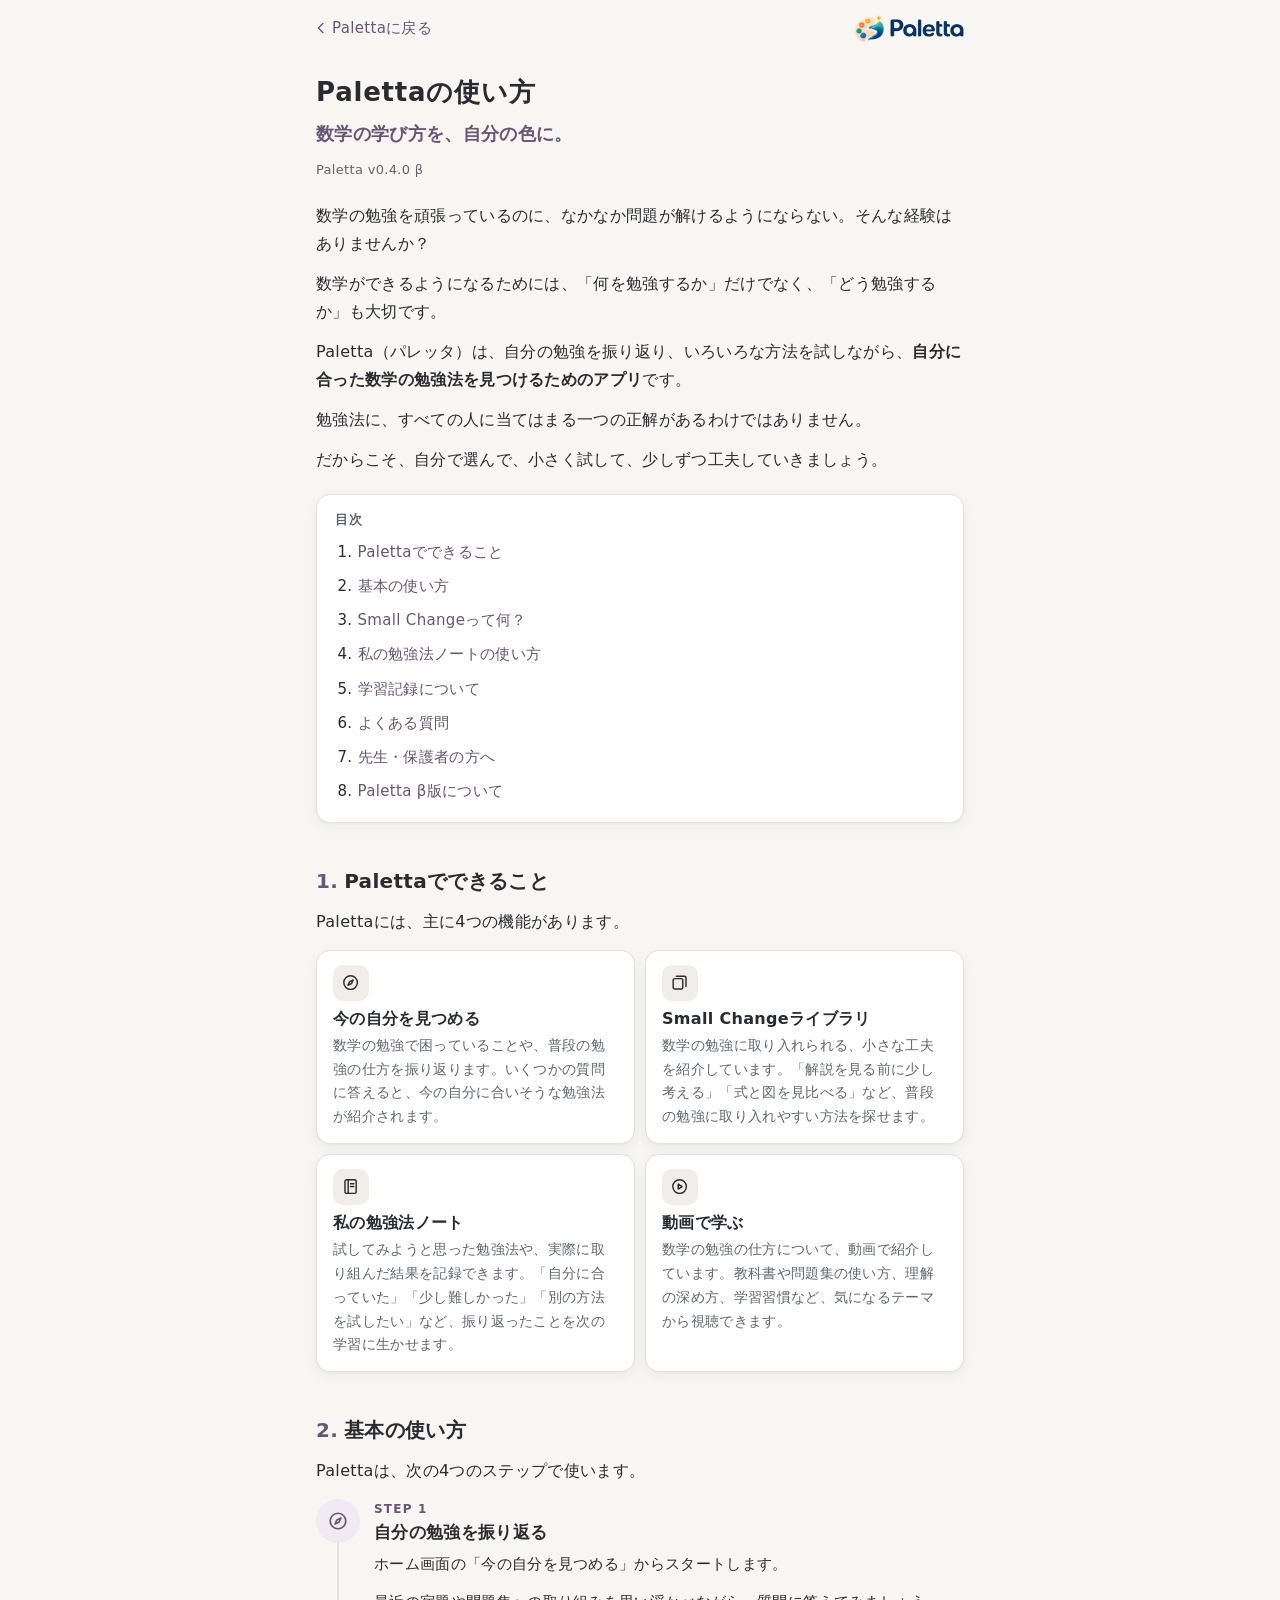
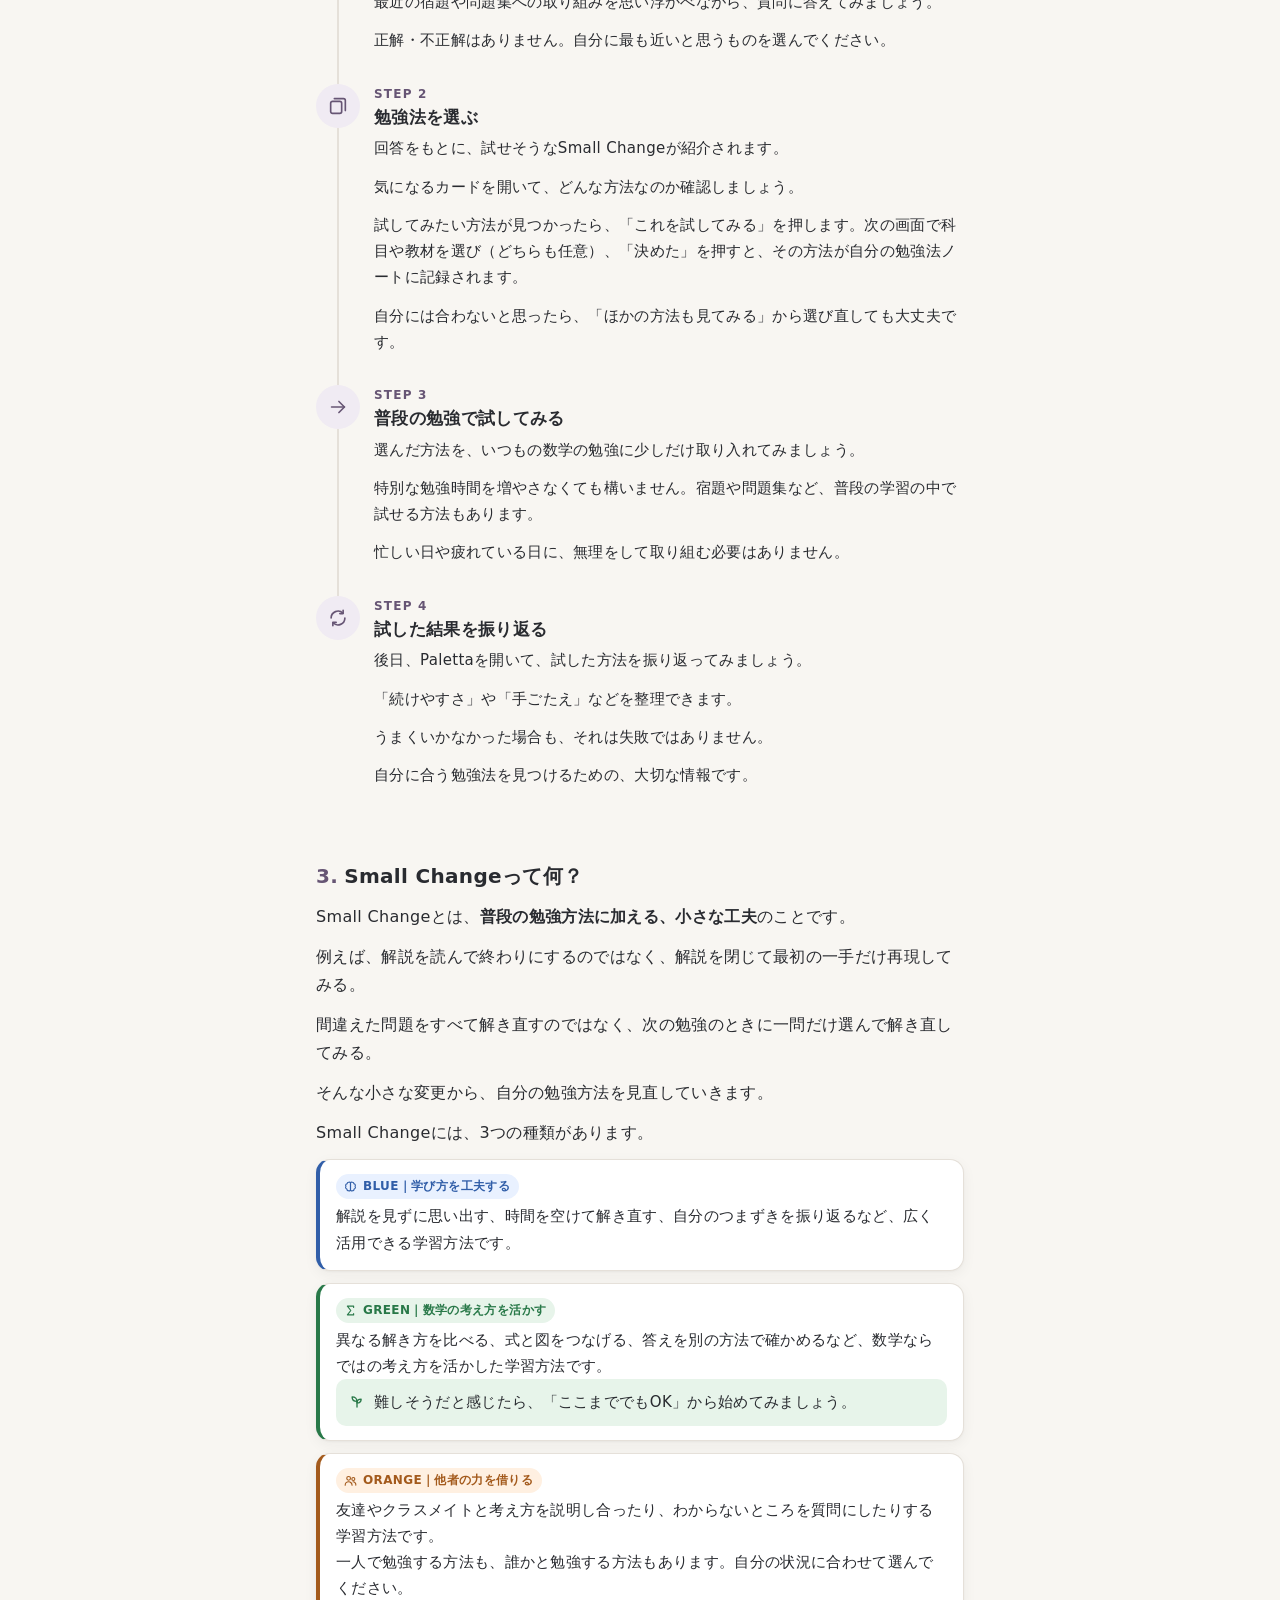
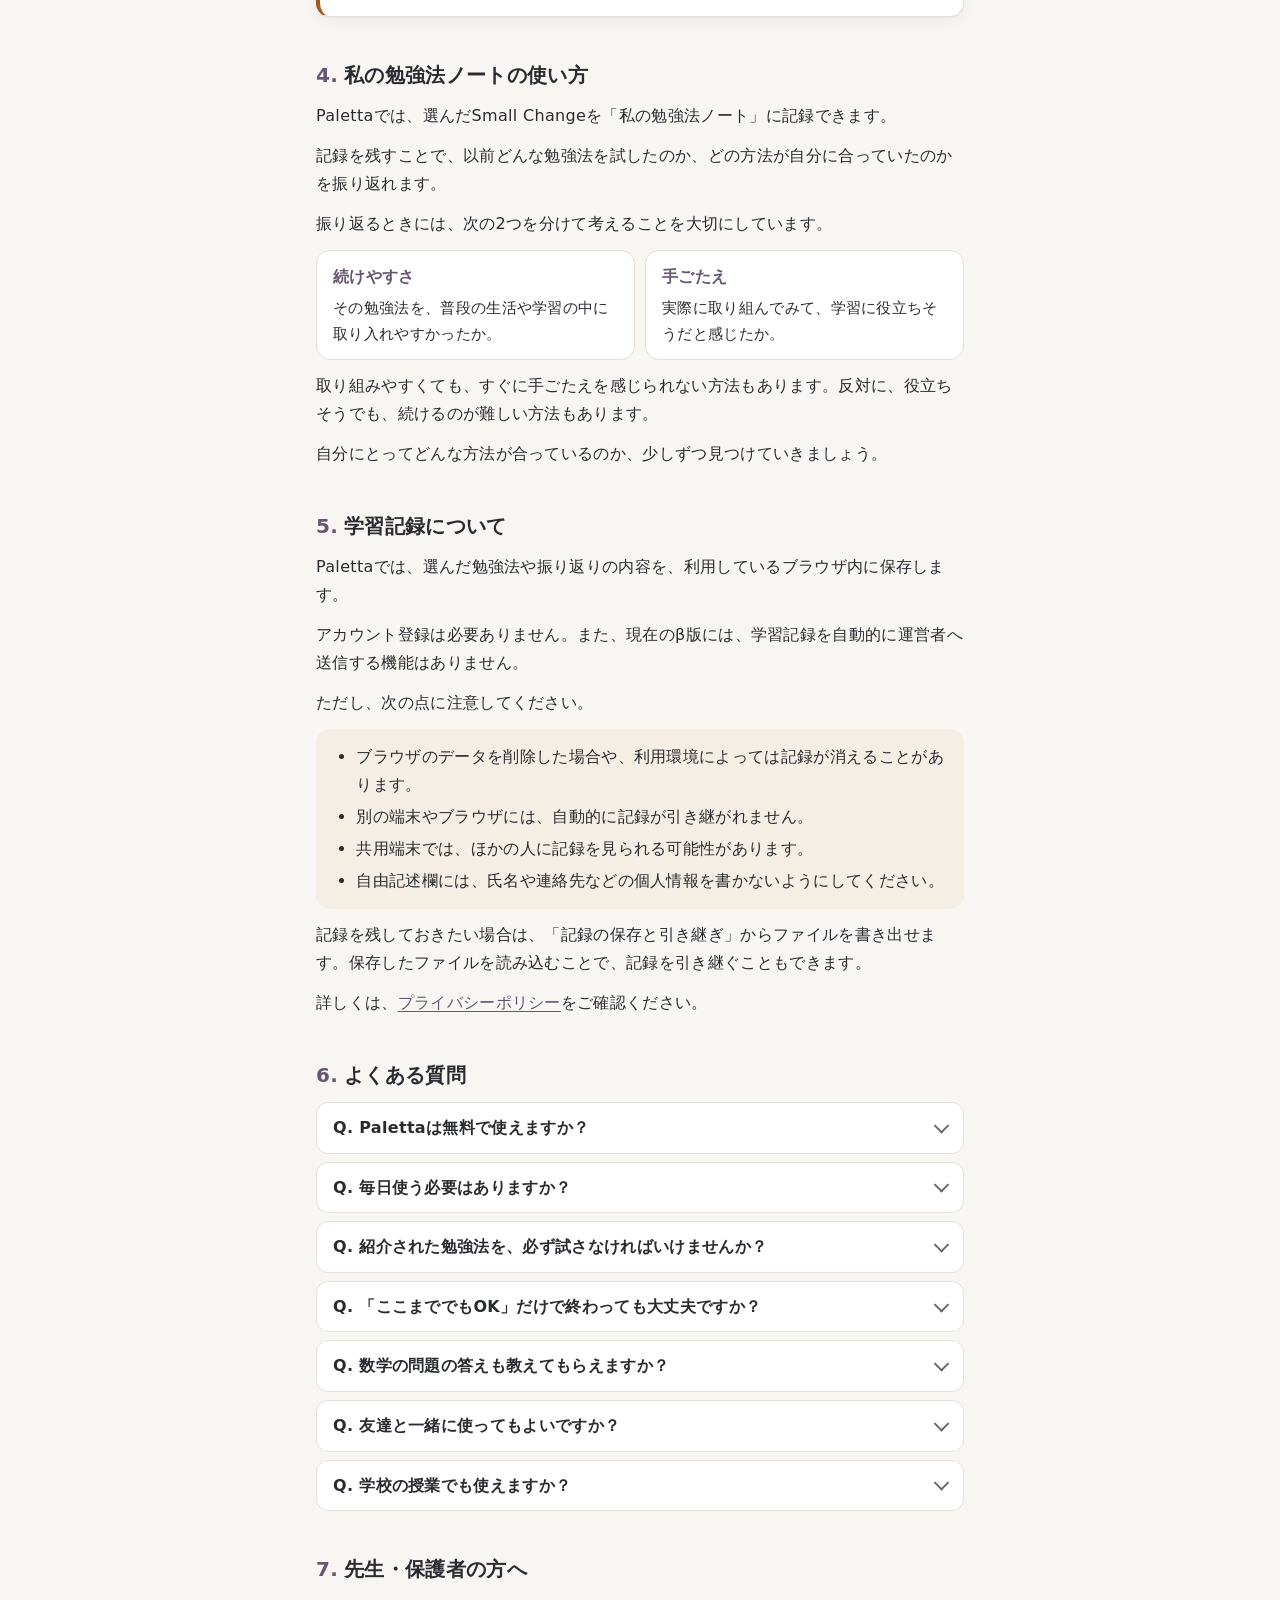
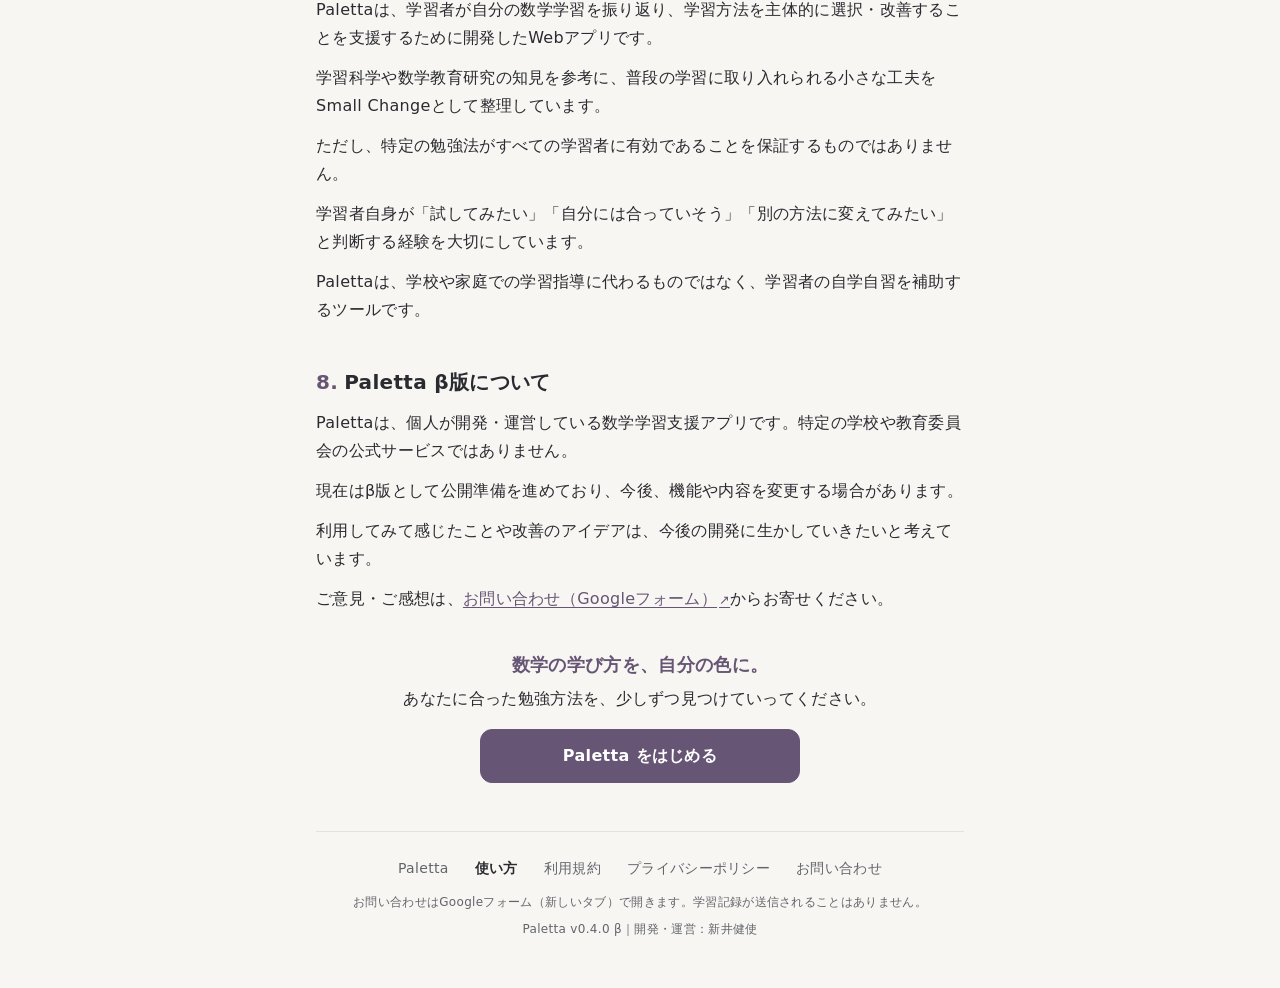
==== public/howto.html @ 9408d088 "Add files via upload" ====
<!doctype html>
<html lang="ja">
<head>
  <meta charset="utf-8">
  <meta name="viewport" content="width=device-width, initial-scale=1, viewport-fit=cover">
  <title>使い方｜Paletta</title>
  <meta name="description" content="Paletta（パレッタ）の使い方。自分の数学の勉強を振り返り、小さな工夫を試し、振り返る方法を紹介します。">
  <meta name="theme-color" content="#F8F6F2" media="(prefers-color-scheme: light)">
  <meta name="theme-color" content="#1A1918" media="(prefers-color-scheme: dark)">
  <meta property="og:type" content="article">
  <meta property="og:site_name" content="Paletta">
  <meta property="og:title" content="使い方｜Paletta">
  <meta property="og:description" content="Paletta（パレッタ）の使い方。自分の数学の勉強を振り返り、小さな工夫を試し、振り返る方法を紹介します。">
  <link rel="icon" href="icons/favicon.ico" sizes="any">
  <link rel="icon" href="icons/favicon-32.png" type="image/png" sizes="32x32">
  <link rel="apple-touch-icon" href="icons/apple-touch-icon.png">
  <link rel="manifest" href="manifest.webmanifest">
  <link rel="stylesheet" href="css/style.css">
  <link rel="stylesheet" href="css/pages.css">
</head>
<body>
  <div class="page">
    <header class="page-top">
      <a class="back-link" href="./" data-back-to-app><svg class="ic" viewBox="0 0 24 24" aria-hidden="true" focusable="false"><path d="m14.5 6-6 6 6 6"/></svg><span>Palettaに戻る</span></a>
      <a class="page-brand" href="./" aria-label="Paletta（アプリのホーム）">
        <img class="mark" src="images/paletta-mark.png" alt="" width="30" height="27">
        <picture>
          <source srcset="images/paletta-wordmark-light.png" media="(prefers-color-scheme: dark)">
          <img class="word" src="images/paletta-wordmark.png" alt="" width="74" height="17">
        </picture>
      </a>
    </header>

    <main id="main">
      <h1>Palettaの使い方</h1>
      <p class="lead">数学の学び方を、自分の色に。</p>
      <p class="meta">Paletta v0.4.0 β</p>

      <section aria-labelledby="intro">
        <h2 id="intro" class="sr-only">はじめに</h2>
        <p>数学の勉強を頑張っているのに、なかなか問題が解けるようにならない。そんな経験はありませんか？</p>
        <p>数学ができるようになるためには、「何を勉強するか」だけでなく、「どう勉強するか」も大切です。</p>
        <p>Paletta（パレッタ）は、自分の勉強を振り返り、いろいろな方法を試しながら、<strong>自分に合った数学の勉強法を見つけるためのアプリ</strong>です。</p>
        <p>勉強法に、すべての人に当てはまる一つの正解があるわけではありません。</p>
        <p>だからこそ、自分で選んで、小さく試して、少しずつ工夫していきましょう。</p>
      </section>

      <nav class="toc" aria-label="このページの目次">
        <b>目次</b>
        <ol>
          <li><a href="#features">Palettaでできること</a></li>
          <li><a href="#basic">基本の使い方</a></li>
          <li><a href="#small-change">Small Changeって何？</a></li>
          <li><a href="#note">私の勉強法ノートの使い方</a></li>
          <li><a href="#records">学習記録について</a></li>
          <li><a href="#faq">よくある質問</a></li>
          <li><a href="#for-adults">先生・保護者の方へ</a></li>
          <li><a href="#beta">Paletta β版について</a></li>
        </ol>
      </nav>

      <section aria-labelledby="features">
        <h2 id="features"><span class="num">1.</span>Palettaでできること</h2>
        <p>Palettaには、主に4つの機能があります。</p>
        <div class="feature-grid">
          <div class="feature"><div class="fi"><svg class="ic" viewBox="0 0 24 24" aria-hidden="true" focusable="false"><circle cx="12" cy="12" r="8.5"/><path d="m15.3 8.7-2.1 4.5-4.5 2.1 2.1-4.5z"/></svg></div><h3>今の自分を見つめる</h3>
            <p>数学の勉強で困っていることや、普段の勉強の仕方を振り返ります。いくつかの質問に答えると、今の自分に合いそうな勉強法が紹介されます。</p></div>
          <div class="feature"><div class="fi"><svg class="ic" viewBox="0 0 24 24" aria-hidden="true" focusable="false"><rect x="4" y="7" width="12" height="13" rx="2"/><path d="M8 4h10a2 2 0 0 1 2 2v11"/></svg></div><h3>Small Changeライブラリ</h3>
            <p>数学の勉強に取り入れられる、小さな工夫を紹介しています。「解説を見る前に少し考える」「式と図を見比べる」など、普段の勉強に取り入れやすい方法を探せます。</p></div>
          <div class="feature"><div class="fi"><svg class="ic" viewBox="0 0 24 24" aria-hidden="true" focusable="false"><rect x="5" y="3.5" width="14" height="17" rx="2"/><path d="M9 3.5v17"/><path d="M12 8.5h4M12 12h4"/></svg></div><h3>私の勉強法ノート</h3>
            <p>試してみようと思った勉強法や、実際に取り組んだ結果を記録できます。「自分に合っていた」「少し難しかった」「別の方法を試したい」など、振り返ったことを次の学習に生かせます。</p></div>
          <div class="feature"><div class="fi"><svg class="ic" viewBox="0 0 24 24" aria-hidden="true" focusable="false"><circle cx="12" cy="12" r="8.5"/><path d="M10.3 8.9v6.2l4.9-3.1z"/></svg></div><h3>動画で学ぶ</h3>
            <p>数学の勉強の仕方について、動画で紹介しています。教科書や問題集の使い方、理解の深め方、学習習慣など、気になるテーマから視聴できます。</p></div>
        </div>
      </section>

      <section aria-labelledby="basic">
        <h2 id="basic"><span class="num">2.</span>基本の使い方</h2>
        <p>Palettaは、次の4つのステップで使います。</p>
        <ol class="steps">
          <li>
            <span class="si"><svg class="ic" viewBox="0 0 24 24" aria-hidden="true" focusable="false"><circle cx="12" cy="12" r="8.5"/><path d="m15.3 8.7-2.1 4.5-4.5 2.1 2.1-4.5z"/></svg></span>
            <span class="step-no">STEP 1</span>
            <h3>自分の勉強を振り返る</h3>
            <p>ホーム画面の「今の自分を見つめる」からスタートします。</p>
            <p>最近の宿題や問題集への取り組みを思い浮かべながら、質問に答えてみましょう。</p>
            <p>正解・不正解はありません。自分に最も近いと思うものを選んでください。</p>
          </li>
          <li>
            <span class="si"><svg class="ic" viewBox="0 0 24 24" aria-hidden="true" focusable="false"><rect x="4" y="7" width="12" height="13" rx="2"/><path d="M8 4h10a2 2 0 0 1 2 2v11"/></svg></span>
            <span class="step-no">STEP 2</span>
            <h3>勉強法を選ぶ</h3>
            <p>回答をもとに、試せそうなSmall Changeが紹介されます。</p>
            <p>気になるカードを開いて、どんな方法なのか確認しましょう。</p>
            <p>試してみたい方法が見つかったら、「これを試してみる」を押します。次の画面で科目や教材を選び（どちらも任意）、「決めた」を押すと、その方法が自分の勉強法ノートに記録されます。</p>
            <p>自分には合わないと思ったら、「ほかの方法も見てみる」から選び直しても大丈夫です。</p>
          </li>
          <li>
            <span class="si"><svg class="ic" viewBox="0 0 24 24" aria-hidden="true" focusable="false"><path d="M5 12h14"/><path d="m13 6 6 6-6 6"/></svg></span>
            <span class="step-no">STEP 3</span>
            <h3>普段の勉強で試してみる</h3>
            <p>選んだ方法を、いつもの数学の勉強に少しだけ取り入れてみましょう。</p>
            <p>特別な勉強時間を増やさなくても構いません。宿題や問題集など、普段の学習の中で試せる方法もあります。</p>
            <p>忙しい日や疲れている日に、無理をして取り組む必要はありません。</p>
          </li>
          <li>
            <span class="si"><svg class="ic" viewBox="0 0 24 24" aria-hidden="true" focusable="false"><path d="M19.5 12a7.5 7.5 0 0 1-12.9 5.2"/><path d="M4.5 12a7.5 7.5 0 0 1 12.9-5.2"/><path d="M17.6 3.6v3.6H14"/><path d="M6.4 20.4v-3.6H10"/></svg></span>
            <span class="step-no">STEP 4</span>
            <h3>試した結果を振り返る</h3>
            <p>後日、Palettaを開いて、試した方法を振り返ってみましょう。</p>
            <p>「続けやすさ」や「手ごたえ」などを整理できます。</p>
            <p>うまくいかなかった場合も、それは失敗ではありません。</p>
            <p>自分に合う勉強法を見つけるための、大切な情報です。</p>
          </li>
        </ol>
      </section>

      <section aria-labelledby="small-change">
        <h2 id="small-change"><span class="num">3.</span>Small Changeって何？</h2>
        <p>Small Changeとは、<strong>普段の勉強方法に加える、小さな工夫</strong>のことです。</p>
        <p>例えば、解説を読んで終わりにするのではなく、解説を閉じて最初の一手だけ再現してみる。</p>
        <p>間違えた問題をすべて解き直すのではなく、次の勉強のときに一問だけ選んで解き直してみる。</p>
        <p>そんな小さな変更から、自分の勉強方法を見直していきます。</p>
        <p>Small Changeには、3つの種類があります。</p>

        <div class="cat-sample cat-study">
          <span class="cat-badge"><svg class="ic" viewBox="0 0 24 24" aria-hidden="true" focusable="false"><path d="M9 5.2a2.4 2.4 0 0 0-2.4 2.4 2.6 2.6 0 0 0-1.9 4.1 2.6 2.6 0 0 0 1.5 4.2A2.7 2.7 0 0 0 9 18.8a2 2 0 0 0 3-1.7V7.2a2 2 0 0 0-3-2Z"/><path d="M15 5.2a2.4 2.4 0 0 1 2.4 2.4 2.6 2.6 0 0 1 1.9 4.1 2.6 2.6 0 0 1-1.5 4.2 2.7 2.7 0 0 1-2.8 2.9 2 2 0 0 1-3-1.7V7.2a2 2 0 0 1 3-2Z"/></svg><span>BLUE｜学び方を工夫する</span></span>
          <h3 class="sr-only">BLUE｜学び方を工夫する</h3>
          <p>解説を見ずに思い出す、時間を空けて解き直す、自分のつまずきを振り返るなど、広く活用できる学習方法です。</p>
        </div>
        <div class="cat-sample cat-math">
          <span class="cat-badge"><svg class="ic" viewBox="0 0 24 24" aria-hidden="true" focusable="false"><path d="M17 7V5H7l5.5 7L7 19h10v-2"/></svg><span>GREEN｜数学の考え方を活かす</span></span>
          <h3 class="sr-only">GREEN｜数学の考え方を活かす</h3>
          <p>異なる解き方を比べる、式と図をつなげる、答えを別の方法で確かめるなど、数学ならではの考え方を活かした学習方法です。</p>
          <p class="easy-sample"><svg class="ic" viewBox="0 0 24 24" aria-hidden="true" focusable="false"><path d="M12 20v-7.5"/><path d="M12 12.5C12 9 9.7 6.5 5.5 6.5c0 3.5 2.3 6 6.5 6Z"/><path d="M12 14.5c0-3 2-5 5.5-5 0 3-2 5-5.5 5Z"/></svg><span>難しそうだと感じたら、「ここまででもOK」から始めてみましょう。</span></p>
        </div>
        <div class="cat-sample cat-others">
          <span class="cat-badge"><svg class="ic" viewBox="0 0 24 24" aria-hidden="true" focusable="false"><circle cx="9" cy="8.5" r="3"/><path d="M3.5 19.5a5.5 5.5 0 0 1 11 0"/><circle cx="16.5" cy="9.5" r="2.4"/><path d="M16 14.1a4.6 4.6 0 0 1 4.5 5.4"/></svg><span>ORANGE｜他者の力を借りる</span></span>
          <h3 class="sr-only">ORANGE｜他者の力を借りる</h3>
          <p>友達やクラスメイトと考え方を説明し合ったり、わからないところを質問にしたりする学習方法です。</p>
          <p>一人で勉強する方法も、誰かと勉強する方法もあります。自分の状況に合わせて選んでください。</p>
        </div>
      </section>

      <section aria-labelledby="note">
        <h2 id="note"><span class="num">4.</span>私の勉強法ノートの使い方</h2>
        <p>Palettaでは、選んだSmall Changeを「私の勉強法ノート」に記録できます。</p>
        <p>記録を残すことで、以前どんな勉強法を試したのか、どの方法が自分に合っていたのかを振り返れます。</p>
        <p>振り返るときには、次の2つを分けて考えることを大切にしています。</p>
        <div class="two-axes">
          <div><b>続けやすさ</b><p>その勉強法を、普段の生活や学習の中に取り入れやすかったか。</p></div>
          <div><b>手ごたえ</b><p>実際に取り組んでみて、学習に役立ちそうだと感じたか。</p></div>
        </div>
        <p>取り組みやすくても、すぐに手ごたえを感じられない方法もあります。反対に、役立ちそうでも、続けるのが難しい方法もあります。</p>
        <p>自分にとってどんな方法が合っているのか、少しずつ見つけていきましょう。</p>
      </section>

      <section aria-labelledby="records">
        <h2 id="records"><span class="num">5.</span>学習記録について</h2>
        <p>Palettaでは、選んだ勉強法や振り返りの内容を、利用しているブラウザ内に保存します。</p>
        <p>アカウント登録は必要ありません。また、現在のβ版には、学習記録を自動的に運営者へ送信する機能はありません。</p>
        <p>ただし、次の点に注意してください。</p>
        <div class="note-box">
          <ul>
            <li>ブラウザのデータを削除した場合や、利用環境によっては記録が消えることがあります。</li>
            <li>別の端末やブラウザには、自動的に記録が引き継がれません。</li>
            <li>共用端末では、ほかの人に記録を見られる可能性があります。</li>
            <li>自由記述欄には、氏名や連絡先などの個人情報を書かないようにしてください。</li>
          </ul>
        </div>
        <p>記録を残しておきたい場合は、「記録の保存と引き継ぎ」からファイルを書き出せます。保存したファイルを読み込むことで、記録を引き継ぐこともできます。</p>
        <p>詳しくは、<a href="privacy.html">プライバシーポリシー</a>をご確認ください。</p>
      </section>

      <section aria-labelledby="faq" class="faq">
        <h2 id="faq"><span class="num">6.</span>よくある質問</h2>
        <details><summary>Q. Palettaは無料で使えますか？</summary><div class="ans"><p>はい。現在のβ版は無料で利用できます。</p></div></details>
        <details><summary>Q. 毎日使う必要はありますか？</summary><div class="ans"><p>いいえ。数学の勉強で困ったときや、勉強方法を見直したいときに使ってください。</p></div></details>
        <details><summary>Q. 紹介された勉強法を、必ず試さなければいけませんか？</summary><div class="ans"><p>いいえ。自分に合いそうな方法を選んでください。試してみて合わなければ、別の方法を選んでも構いません。</p></div></details>
        <details><summary>Q. 「ここまででもOK」だけで終わっても大丈夫ですか？</summary><div class="ans"><p>はい。最初は小さく試すだけでも構いません。余裕があるときには、もう少し進んだ取り組みに挑戦してみましょう。</p></div></details>
        <details><summary>Q. 数学の問題の答えも教えてもらえますか？</summary><div class="ans"><p>Palettaは、数学の問題を直接解説するアプリではありません。数学をどのように勉強するかを考えるためのアプリです。</p></div></details>
        <details><summary>Q. 友達と一緒に使ってもよいですか？</summary><div class="ans"><p>もちろんです。一人で使うことを基本としていますが、友達と考え方を説明し合ったり、質問を考えたりする方法も紹介しています。</p></div></details>
        <details><summary>Q. 学校の授業でも使えますか？</summary><div class="ans"><p>はい。授業や家庭学習など、教育目的で利用できます。ただし、学校で利用する場合は、各学校の端末利用や情報管理に関するルールに従ってください。</p></div></details>
      </section>

      <section aria-labelledby="for-adults">
        <h2 id="for-adults"><span class="num">7.</span>先生・保護者の方へ</h2>
        <p>Palettaは、学習者が自分の数学学習を振り返り、学習方法を主体的に選択・改善することを支援するために開発したWebアプリです。</p>
        <p>学習科学や数学教育研究の知見を参考に、普段の学習に取り入れられる小さな工夫をSmall Changeとして整理しています。</p>
        <p>ただし、特定の勉強法がすべての学習者に有効であることを保証するものではありません。</p>
        <p>学習者自身が「試してみたい」「自分には合っていそう」「別の方法に変えてみたい」と判断する経験を大切にしています。</p>
        <p>Palettaは、学校や家庭での学習指導に代わるものではなく、学習者の自学自習を補助するツールです。</p>
      </section>

      <section aria-labelledby="beta">
        <h2 id="beta"><span class="num">8.</span>Paletta β版について</h2>
        <p>Palettaは、個人が開発・運営している数学学習支援アプリです。特定の学校や教育委員会の公式サービスではありません。</p>
        <p>現在はβ版として公開準備を進めており、今後、機能や内容を変更する場合があります。</p>
        <p>利用してみて感じたことや改善のアイデアは、今後の開発に生かしていきたいと考えています。</p>
        <p>ご意見・ご感想は、<a href="https://docs.google.com/forms/d/e/1FAIpQLSelMmzSaA0BG9F45TSxbpQJoN7o0RmerUH9RfRu2n4dPGYGBA/viewform" target="_blank" rel="noopener noreferrer" data-contact class="ext">お問い合わせ（Googleフォーム）<span class="sr-only">（Googleフォームが新しいタブで開きます）</span></a>からお寄せください。</p>
      </section>

      <div class="closing">
        <p class="lead">数学の学び方を、自分の色に。</p>
        <p>あなたに合った勉強方法を、少しずつ見つけていってください。</p>
        <p><a class="btn" href="./" style="max-width:320px;margin:16px auto 0">Paletta をはじめる</a></p>
      </div>
    </main>

    <footer class="page-foot">
      <nav aria-label="Palettaの案内ページ">
          <a href="./">Paletta</a>
          <a href="howto.html" aria-current="page">使い方</a>
          <a href="terms.html">利用規約</a>
          <a href="privacy.html">プライバシーポリシー</a>
          <a href="https://docs.google.com/forms/d/e/1FAIpQLSelMmzSaA0BG9F45TSxbpQJoN7o0RmerUH9RfRu2n4dPGYGBA/viewform" target="_blank" rel="noopener noreferrer" data-contact>お問い合わせ<span class="sr-only">（Googleフォームが新しいタブで開きます）</span></a>
      </nav>
      <p id="offline-msg" class="offline-msg" hidden tabindex="-1" role="status">オフラインのため、お問い合わせフォームを開けません。インターネットに接続してから、もう一度お試しください。</p>
      <p class="small">お問い合わせはGoogleフォーム（新しいタブ）で開きます。学習記録が送信されることはありません。</p>
      <p class="small">Paletta v0.4.0 β｜開発・運営：新井健使</p>
    </footer>
  </div>
  <script src="js/pages.js"></script>
</body>
</html>
---- public/css/style.css ----
/* =========================================================
   Paletta（パレッタ） v0.4.0 β スタイル

   色の考え方
   - アプリ全体：温かみのあるニュートラル＋落ち着いたプラムのアクセント（--accent）
   - カードの種類：BLUE / GREEN / ORANGE（--c-study / --c-math / --c-others）
     → カードの種類を見分けるためだけに使い、アプリ全体の装飾には使わない
   - 文字のコントラストは WCAG AA（4.5:1）以上で確認済み
   ========================================================= */
:root {
  /* アプリ全体 */
  --bg: #F8F6F2;
  --surface: #FFFFFF;
  --surface-2: #F1EEE9;
  --ink: #292B30;
  --muted: #62656C;
  --line: #E5E0D9;
  --accent: #665574;
  --accent-ink: #FFFFFF;
  --accent-soft: #F0EBF3;
  --notice: #7A5A33;
  --notice-soft: #F5EEE4;

  /* カードの種類 */
  --c-study: #315EA8;   --c-study-soft: #E9F1FF;
  --c-math: #287848;    --c-math-soft: #E7F4EA;
  --c-others: #A35A1C;  --c-others-soft: #FFF0E1;

  --radius: 14px;
  --shadow: 0 1px 2px rgba(41,43,48,.04), 0 4px 14px rgba(41,43,48,.05);
  --font: "Hiragino Sans", "Hiragino Kaku Gothic ProN", "Noto Sans JP", "Yu Gothic UI", "Meiryo", system-ui, sans-serif;
  color-scheme: light;
}
@media (prefers-color-scheme: dark) {
  :root {
    --bg: #1A1918;
    --surface: #232120;
    --surface-2: #2B2927;
    --ink: #ECEAE6;
    --muted: #A8A49E;
    --line: #3A3734;
    --accent: #C9B6DA;
    --accent-ink: #1E1724;
    --accent-soft: #2F2836;
    --notice: #E2B989;
    --notice-soft: #322A20;

    --c-study: #8FB6F2;   --c-study-soft: #1E2733;
    --c-math: #86CFA0;    --c-math-soft: #1C2B22;
    --c-others: #EFAA6E;  --c-others-soft: #33261B;

    --shadow: none;
    color-scheme: dark;
  }
}

/* カードの種類ごとの色（--cat / --cat-soft を使う要素に適用） */
.cat-study  { --cat: var(--c-study);  --cat-soft: var(--c-study-soft); }
.cat-math   { --cat: var(--c-math);   --cat-soft: var(--c-math-soft); }
.cat-others { --cat: var(--c-others); --cat-soft: var(--c-others-soft); }
.cat-none   { --cat: var(--muted);    --cat-soft: var(--surface-2); }

* { box-sizing: border-box; }
html { -webkit-text-size-adjust: 100%; }
body {
  margin: 0;
  background: var(--bg);
  color: var(--ink);
  font-family: var(--font);
  font-size: 16px;
  line-height: 1.75;
  letter-spacing: .02em;
}
a { color: var(--accent); }
button { font: inherit; color: inherit; }
[hidden] { display: none !important; }

/* アイコン */
.ic {
  width: 1.2em; height: 1.2em; flex: none;
  vertical-align: -0.22em;
  fill: none; stroke: currentColor; stroke-width: 1.8;
  stroke-linecap: round; stroke-linejoin: round;
}

.shell {
  max-width: 560px;
  margin: 0 auto;
  padding: 0 16px calc(84px + env(safe-area-inset-bottom));
}

/* ---------- 上部バー ---------- */
.topbar {
  display: flex; align-items: center; gap: 6px;
  min-height: 56px;
  padding-top: env(safe-area-inset-top);
}
.topbar .back {
  display: inline-flex; align-items: center; gap: 2px;
  border: 0; background: none; padding: 8px 8px 8px 0; margin-left: -4px;
  color: var(--accent); font-size: 15px; cursor: pointer; flex: none;
}
.topbar .title {
  font-weight: 700; font-size: 15px; color: var(--muted);
  min-width: 0; overflow: hidden; text-overflow: ellipsis; white-space: nowrap;
}
.topbar .spacer { flex: 1; }
.topbar .home-btn {
  display: inline-flex; align-items: center; gap: 4px; flex: none;
  border: 1px solid var(--line); background: var(--surface);
  border-radius: 999px; padding: 5px 12px 5px 10px;
  font-size: 13px; color: var(--muted); cursor: pointer;
}
.topbar .home-btn:hover { color: var(--accent); border-color: var(--accent); }

.view:focus { outline: none; }

/* ---------- 下部タブ ---------- */
.tabbar {
  position: fixed; left: 0; right: 0; bottom: 0;
  display: flex; justify-content: center;
  background: color-mix(in srgb, var(--surface) 92%, transparent);
  backdrop-filter: blur(10px);
  border-top: 1px solid var(--line);
  padding-bottom: env(safe-area-inset-bottom);
  z-index: 10;
}
.tabbar a {
  flex: 1; max-width: 140px;
  display: flex; flex-direction: column; align-items: center; gap: 1px;
  padding: 8px 0 6px;
  font-size: 11px; color: var(--muted); text-decoration: none;
}
.tabbar a .ti { line-height: 0; }
.tabbar a .ti .ic { width: 23px; height: 23px; }
.tabbar a.on { color: var(--accent); font-weight: 700; }
.tabbar a.on .ic { stroke-width: 2.1; }
.tabbar.hidden { display: none; }

/* ---------- 文字 ---------- */
h1, h2, h3 { line-height: 1.45; margin: 0; word-break: auto-phrase; }
.hero { padding: 20px 0 8px; }
.hero h1 { font-size: 23px; letter-spacing: .03em; text-wrap: balance; }
.hero p { margin: 6px 0 0; color: var(--muted); font-size: 14px; }
.q-title { font-size: 20px; margin: 8px 0 6px; }
.q-hint { color: var(--muted); font-size: 14px; margin: 0 0 18px; }
.section-label {
  font-size: 12px; font-weight: 700; letter-spacing: .1em;
  color: var(--muted); margin: 28px 0 10px;
}
.muted { color: var(--muted); }
.small { font-size: 13px; }

/* ---------- パネル ---------- */
.panel {
  background: var(--surface);
  border: 1px solid var(--line);
  border-radius: var(--radius);
  padding: 18px;
  box-shadow: var(--shadow);
}
.panel + .panel { margin-top: 12px; }
.panel.warm { border-color: transparent; background: var(--notice-soft); box-shadow: none; }

.active-plan { border-top: 4px solid var(--cat, var(--accent)); }
.active-plan .label { font-size: 12px; font-weight: 700; color: var(--muted); letter-spacing: .08em; margin-bottom: 6px; }
.active-plan h2 { font-size: 19px; margin: 6px 0 2px; }
.active-plan .meta { font-size: 13px; color: var(--muted); }

/* ---------- ボタン ---------- */
.btn {
  display: flex; align-items: center; justify-content: center; gap: 8px;
  width: 100%;
  min-height: 52px;
  padding: 12px 16px;
  border-radius: 12px;
  border: 1px solid var(--accent);
  background: var(--accent); color: var(--accent-ink);
  font-weight: 700; font-size: 16px;
  text-decoration: none; cursor: pointer;
}
.btn.sub { background: var(--surface); color: var(--accent); }
.btn.ghost { white-space: nowrap; background: none; border-color: transparent; color: var(--muted); font-weight: 400; min-height: 44px; }
.btn:disabled { opacity: .4; cursor: default; }
.btn-stack { display: grid; gap: 10px; margin-top: 16px; }

/* メニュー型の大きなリンク */
.menu { display: grid; gap: 10px; }
.menu a {
  display: flex; align-items: center; gap: 14px;
  background: var(--surface); border: 1px solid var(--line);
  border-radius: var(--radius); padding: 16px;
  text-decoration: none; color: var(--ink);
  box-shadow: var(--shadow);
}
.menu a .mi {
  flex: none; width: 42px; height: 42px; border-radius: 12px;
  display: grid; place-items: center;
  background: var(--surface-2); color: var(--ink);
}
.menu a .mi .ic { width: 23px; height: 23px; }
.menu a b { display: block; font-size: 16px; }
.menu a span.d { display: block; font-size: 13px; color: var(--muted); line-height: 1.5; }
.menu a .go { margin-left: auto; color: var(--muted); }

/* ---------- 選択肢 ---------- */
.choices { display: grid; gap: 10px; }
.choice {
  display: block; width: 100%; text-align: left;
  background: var(--surface); border: 1.5px solid var(--line);
  border-radius: 12px; padding: 14px 16px;
  font-size: 16px; line-height: 1.6; cursor: pointer;
}
@media (hover: hover) { .choice:hover { border-color: var(--accent); } }
.choice.on { border-color: var(--accent); background: var(--accent-soft); font-weight: 700; }
.choice small { display: block; font-weight: 400; color: var(--muted); font-size: 13px; }
.choice.prev { border-style: dashed; border-color: var(--accent); }
.choice.prev small { color: var(--accent); }

.chips { display: flex; flex-wrap: wrap; gap: 8px; }
.chip {
  display: inline-flex; align-items: center; gap: 5px;
  border: 1.5px solid var(--line); background: var(--surface);
  border-radius: 999px; padding: 6px 14px; font-size: 14px; cursor: pointer;
}
.chip.on { border-color: var(--accent); background: var(--accent-soft); color: var(--accent); font-weight: 700; }
.chip .n { font-size: 12px; color: var(--muted); font-weight: 400; }
.chip.cat-chip .ic { color: var(--cat); }
.chip.cat-chip.on { border-color: var(--cat); background: var(--cat-soft); color: var(--cat); }
.chip.cat-chip.on .n { color: var(--cat); }

textarea, input[type=text] {
  width: 100%; font: inherit; color: var(--ink);
  background: var(--surface); border: 1.5px solid var(--line);
  border-radius: 12px; padding: 12px 14px; resize: vertical;
}
textarea:focus, input:focus { outline: 2px solid var(--accent); outline-offset: 1px; border-color: transparent; }
button:focus-visible, a:focus-visible { outline: 2px solid var(--accent); outline-offset: 2px; }

/* ---------- 進捗 ---------- */
.step-label { font-size: 12px; color: var(--muted); text-align: right; margin-top: -2px; }
.progress { height: 4px; background: var(--line); border-radius: 4px; overflow: hidden; margin-top: 4px; }
.progress > i { display: block; height: 100%; background: var(--accent); transition: width .25s; }

/* ---------- カードの種類の表示 ---------- */
.cat-badge {
  display: inline-flex; align-items: center; gap: 5px;
  font-size: 12px; font-weight: 700; letter-spacing: .03em;
  color: var(--cat, var(--muted)); background: var(--cat-soft, var(--surface-2));
  padding: 2px 9px 2px 7px; border-radius: 999px;
}
.cat-badge .ic { width: 15px; height: 15px; }

/* ---------- 方法カード（一覧） ---------- */
.card-item {
  display: block; width: 100%; text-align: left; cursor: pointer;
  background: var(--surface); border: 1px solid var(--line);
  border-left: 4px solid var(--cat, var(--line));
  border-radius: var(--radius); padding: 14px 16px 14px 14px;
  text-decoration: none; color: var(--ink); box-shadow: var(--shadow);
}
.card-item + .card-item { margin-top: 10px; }
.card-item h3 { font-size: 17px; margin-top: 6px; }
.card-item p { margin: 4px 0 8px; font-size: 14px; color: var(--muted); line-height: 1.6; }
.card-tags { display: flex; flex-wrap: wrap; gap: 6px; align-items: center; }
.tag {
  display: inline-flex; align-items: center; gap: 4px;
  font-size: 12px; padding: 2px 8px; border-radius: 6px;
  background: var(--surface-2); color: var(--muted);
}
.tag .ic { width: 14px; height: 14px; }
.tag.fit { background: var(--accent-soft); color: var(--accent); font-weight: 700; }
.tag.mode { background: var(--cat-soft, var(--surface-2)); color: var(--cat, var(--muted)); font-weight: 700; }
.burden { letter-spacing: 1px; color: var(--ink); }
.burden .off { color: var(--line); }

/* ---------- ライブラリ ---------- */
.lib-filter { margin-bottom: 4px; }
.cat-group { margin-top: 22px; }
.cat-head { display: flex; gap: 10px; align-items: flex-start; margin-bottom: 10px; }
.cat-head .cat-icon {
  flex: none; width: 34px; height: 34px; border-radius: 10px;
  display: grid; place-items: center; color: var(--cat); background: var(--cat-soft);
}
.cat-head b { font-size: 16px; color: var(--ink); }
.cat-head .en { margin-left: 8px; font-size: 11px; letter-spacing: .08em; color: var(--cat); font-weight: 700; }
.cat-head .desc { display: block; font-size: 13px; color: var(--muted); line-height: 1.6; }

/* ---------- 方法カード（詳細） ---------- */
.detail-head { margin-bottom: 16px; }
.detail h1 { font-size: 22px; margin: 10px 0 4px; }
.detail .catch { color: var(--muted); margin: 0 0 12px; }
.detail .burden-note { font-size: 13px; color: var(--muted); margin: 8px 0 0; }
.detail .panel { border-top: 4px solid var(--cat, var(--line)); }
.detail dl { margin: 0; }
.detail dt { font-size: 12px; font-weight: 700; letter-spacing: .08em; color: var(--cat, var(--accent)); margin-top: 16px; }
.detail dd { margin: 4px 0 0; }
.detail ol { margin: 6px 0 0; padding-left: 1.4em; }
.detail ol li + li { margin-top: 4px; }
.card-note { margin: 10px 0 0; font-size: 13px; color: var(--muted); line-height: 1.7; padding-left: 10px; border-left: 2px solid var(--line); }

.extra { margin-top: 16px; border-radius: 10px; padding: 10px 12px; }
.extra p { margin: 2px 0 0; font-size: 15px; }
.extra-label { display: flex; align-items: center; gap: 5px; font-size: 12px; font-weight: 700; letter-spacing: .06em; }
.extra-label .ic { width: 16px; height: 16px; }
.extra.easy { background: var(--cat-soft, var(--surface-2)); }
.extra.easy .extra-label { color: var(--cat, var(--ink)); }
.extra.ext { background: var(--surface-2); }
.extra.ext .extra-label { color: var(--muted); }

/* ---------- 候補画面 ---------- */
.others-block { margin-top: 18px; }
.others-toggle .ic { width: 20px; height: 20px; }
.others-note { display: flex; gap: 6px; align-items: flex-start; }
.others-note .ic { margin-top: 2px; }

/* ---------- 動画 ---------- */
.video {
  display: flex; gap: 12px; align-items: center;
  text-decoration: none; color: var(--ink);
  background: var(--surface); border: 1px solid var(--line);
  border-radius: 12px; padding: 10px; box-shadow: var(--shadow);
}
.video + .video { margin-top: 10px; }
.video img {
  flex: none; width: 112px; aspect-ratio: 16/9; object-fit: cover;
  border-radius: 8px; background: var(--surface-2);
}
.video b { display: block; font-size: 15px; line-height: 1.5; }
.video span { font-size: 12px; color: var(--muted); }

/* ---------- ノート ---------- */
.stat-row { display: grid; grid-template-columns: repeat(3, 1fr); gap: 8px; }
.stat { background: var(--surface); border: 1px solid var(--line); border-radius: 12px; padding: 10px; text-align: center; }
.stat b { display: block; font-size: 22px; color: var(--ink); line-height: 1.3; }
.stat span { font-size: 12px; color: var(--muted); }

.entry { background: var(--surface); border: 1px solid var(--line); border-radius: var(--radius); box-shadow: var(--shadow); }
.entry + .entry { margin-top: 10px; }
.entry summary { list-style: none; cursor: pointer; padding: 14px 16px; }
.entry summary::-webkit-details-marker { display: none; }
.entry summary h3 { font-size: 16px; margin-top: 2px; }
.entry summary .meta { font-size: 12px; color: var(--muted); margin-top: 2px; }
.entry .body { padding: 0 16px 14px; border-top: 1px solid var(--line); }
.status { display: inline-block; font-size: 11px; font-weight: 700; padding: 1px 8px; border-radius: 6px; margin: 0 6px 4px 0; white-space: nowrap; vertical-align: middle; }
.status.active { background: var(--accent-soft); color: var(--accent); }
.status.closed { background: var(--surface-2); color: var(--muted); }
.note-cat .cat-badge { font-size: 11px; vertical-align: middle; margin-bottom: 4px; }

.refl { padding: 12px 0 0; }
.refl + .refl { border-top: 1px dashed var(--line); margin-top: 12px; }
.refl .when { font-size: 12px; color: var(--muted); }
.refl ul { margin: 4px 0 0; padding: 0; list-style: none; font-size: 14px; }
.refl li { display: flex; gap: 8px; }
.refl li .k { flex: none; width: 6.5em; color: var(--muted); }
.refl .memo { margin-top: 6px; background: var(--surface-2); border-radius: 8px; padding: 8px 10px; font-size: 14px; }

/* ---------- 自分への問い ---------- */
.echo { margin: 22px 0 16px; font-size: 16px; }
.ask-box {
  border-left: 4px solid var(--accent);
  background: var(--surface);
  border-radius: 0 var(--radius) var(--radius) 0;
  padding: 16px 18px;
  box-shadow: var(--shadow);
}
.ask-label { display: block; font-size: 12px; font-weight: 700; letter-spacing: .1em; color: var(--accent); }
.ask-text { margin: 6px 0 0; font-size: 19px; font-weight: 700; line-height: 1.6; word-break: auto-phrase; }
.encourage { margin: 16px 0 0; font-size: 14px; color: var(--muted); line-height: 1.75; }
.link-answer { font-weight: 700; margin-top: 2px; line-height: 1.6; }
.ask-mini { margin-top: 12px; padding-top: 10px; border-top: 1px solid var(--line); font-size: 14px; line-height: 1.65; }
.ask-mini .ask-label { margin-bottom: 2px; }
.all-answers { margin-top: 10px; }
.all-answers summary { font-size: 13px; color: var(--muted); cursor: pointer; }
.all-answers .answers { margin-top: 6px; }

/* ---------- その他 ---------- */
.answers { margin: 0; padding: 0; list-style: none; }
.answers li { font-size: 14px; padding: 6px 0; border-bottom: 1px solid var(--line); }
.answers li:last-child { border-bottom: 0; }
.answers li .q { display: block; font-size: 12px; color: var(--muted); }

.notice { font-size: 13px; color: var(--muted); line-height: 1.7; }
.foot { text-align: center; font-size: 12px; color: var(--muted); margin: 32px 0 8px; }
.foot a { color: var(--muted); }

.big-msg { text-align: center; padding: 28px 8px 8px; }
.big-msg .mark { line-height: 0; color: var(--accent); }
.big-msg .mark .ic { width: 48px; height: 48px; stroke-width: 1.6; }
.big-msg h1 { font-size: 22px; margin: 14px 0 6px; }
.big-msg p { color: var(--muted); margin: 0; }

.toast {
  position: fixed; left: 50%; bottom: calc(80px + env(safe-area-inset-bottom));
  transform: translate(-50%, 20px); opacity: 0;
  background: var(--ink); color: var(--bg);
  padding: 10px 16px; border-radius: 10px; font-size: 14px;
  transition: .25s; pointer-events: none; z-index: 20; max-width: calc(100% - 32px);
}
.toast.show { opacity: 1; transform: translate(-50%, 0); }

.empty { text-align: center; color: var(--muted); padding: 32px 8px; font-size: 14px; }
.fade-in { animation: fade .22s ease-out; }
@keyframes fade { from { opacity: 0; transform: translateY(4px); } to { opacity: 1; transform: none; } }
@media (prefers-reduced-motion: reduce) { .fade-in { animation: none; } .progress > i { transition: none; } .toast { transition: none; } }

/* ---------- カード詳細：選び直しの導線 ---------- */
.btn.sub.quiet {
  min-height: 46px; font-weight: 400; font-size: 15px;
  color: var(--ink); border-color: var(--line);
}
@media (hover: hover) { .btn.sub.quiet:hover { border-color: var(--accent); color: var(--accent); } }
.rechoose-note { margin: -2px 0 0; text-align: center; }

/* ---------- v0.4：ロゴ・案内リンク ---------- */
.sr-only { position: absolute; width: 1px; height: 1px; padding: 0; margin: -1px; overflow: hidden; clip: rect(0 0 0 0); white-space: nowrap; border: 0; }
.hero .brand { display: flex; align-items: center; gap: 10px; margin: 0; }
.hero .brand-mark { width: 64px; height: auto; flex: none; }
.hero .brand-word { width: 150px; height: auto; display: block; }
.hero .tagline { margin: 14px 0 0; font-size: 20px; font-weight: 700; color: var(--ink); letter-spacing: .04em; text-wrap: balance; }
.hero .tagline + p { margin-top: 4px; }
.first-guide {
  display: flex; align-items: center; gap: 8px; margin-top: 14px;
  padding: 10px 14px; border-radius: 12px;
  background: var(--accent-soft); color: var(--accent); font-size: 14px; font-weight: 700;
  text-decoration: none;
}
.first-guide .go { margin-left: auto; }

.site-foot { margin: 8px 0 12px; padding-top: 16px; border-top: 1px solid var(--line); text-align: center; }
.site-foot nav { display: flex; flex-wrap: wrap; justify-content: center; gap: 4px 6px; }
.site-foot nav a {
  font-size: 13px; color: var(--muted); text-decoration: none;
  padding: 6px 10px; border-radius: 8px; min-height: 36px; display: inline-flex; align-items: center;
}
.site-foot nav a:hover { color: var(--accent); background: var(--surface-2); }
.site-foot .contact-note { font-size: 11px; color: var(--muted); margin: 4px 0 0; line-height: 1.6; }
.site-foot .ver { font-size: 11px; color: var(--muted); margin: 6px 0 0; }
---- public/css/pages.css ----
/* =========================================================
   案内ページ（使い方・利用規約・プライバシーポリシー）用
   色・文字・角丸は style.css の変数を共有します。
   ========================================================= */
html { scroll-behavior: smooth; }
@media (prefers-reduced-motion: reduce) { html { scroll-behavior: auto; } }

.page {
  max-width: 680px;
  margin: 0 auto;
  padding: 0 16px 48px;
}
.page-top {
  display: flex; align-items: center; gap: 8px;
  min-height: 56px; padding-top: env(safe-area-inset-top);
}
.page-top .back-link {
  display: inline-flex; align-items: center; gap: 2px;
  color: var(--accent); text-decoration: none; font-size: 15px;
  padding: 8px 8px 8px 0; margin-left: -4px;
}
.page-top .page-brand { margin-left: auto; display: inline-flex; align-items: center; gap: 6px; text-decoration: none; }
.page-top .page-brand img.mark { width: 30px; height: auto; }
.page-top .page-brand img.word { width: 74px; height: auto; display: block; }

.page h1 { font-size: 26px; margin: 18px 0 6px; letter-spacing: .03em; }
.page .lead { font-size: 18px; font-weight: 700; color: var(--accent); margin: 0 0 10px; }
.page .meta { font-size: 13px; color: var(--muted); margin: 0 0 20px; }
.page h2 {
  font-size: 20px; margin: 40px 0 12px; padding-top: 4px;
  scroll-margin-top: 16px;
}
.page h2 .num { color: var(--accent); margin-right: 6px; font-feature-settings: "tnum"; }
.page h3 { font-size: 17px; margin: 22px 0 6px; }
.page p { margin: 0 0 12px; }
.page ul, .page ol { margin: 0 0 12px; padding-left: 1.4em; }
.page li + li { margin-top: 4px; }
.page strong { color: var(--ink); }
.page a { color: var(--accent); text-underline-offset: 3px; }
.page .ext::after { content: "↗"; font-size: .8em; margin-left: 2px; }
.page hr { border: 0; border-top: 1px solid var(--line); margin: 32px 0; }
.page .url { word-break: break-all; font-size: 14px; }

/* 目次 */
.toc { background: var(--surface); border: 1px solid var(--line); border-radius: var(--radius); padding: 14px 18px; margin: 20px 0 8px; box-shadow: var(--shadow); }
.toc b { display: block; font-size: 13px; color: var(--muted); letter-spacing: .08em; margin-bottom: 4px; }
.toc ol { margin: 0; padding-left: 1.5em; font-size: 15px; }
.toc li + li { margin-top: 2px; }
.toc a { text-decoration: none; display: inline-block; padding: 3px 0; }
.toc a:hover { text-decoration: underline; }

/* 機能紹介 */
.feature-grid { display: grid; gap: 10px; margin: 14px 0; }
@media (min-width: 560px) { .feature-grid { grid-template-columns: 1fr 1fr; } }
.feature { background: var(--surface); border: 1px solid var(--line); border-radius: var(--radius); padding: 14px 16px; box-shadow: var(--shadow); }
.feature .fi { width: 36px; height: 36px; border-radius: 10px; display: grid; place-items: center; background: var(--surface-2); color: var(--ink); margin-bottom: 6px; }
.feature h3 { margin: 0 0 4px; font-size: 16px; }
.feature p { margin: 0; font-size: 14px; color: var(--muted); line-height: 1.7; }

/* 4ステップ */
.page .steps { list-style: none; padding: 0; margin: 14px 0; }
.page .steps > li { position: relative; padding: 0 0 18px 58px; margin: 0; }
.steps > li::before {
  content: ""; position: absolute; left: 21px; top: 44px; bottom: 0; width: 2px; background: var(--line);
}
.steps > li:last-child::before { display: none; }
.steps .si {
  position: absolute; left: 0; top: 0; width: 44px; height: 44px; border-radius: 50%;
  display: grid; place-items: center; background: var(--accent-soft); color: var(--accent);
}
.steps .si .ic { width: 22px; height: 22px; }
.steps .step-no { display: block; font-size: 12px; font-weight: 700; letter-spacing: .1em; color: var(--accent); }
.steps h3 { margin: 0 0 6px; font-size: 17px; }
.steps p { font-size: 15px; }

/* 3種類のカード見本 */
.cat-sample {
  background: var(--surface); border: 1px solid var(--line);
  border-left: 4px solid var(--cat); border-radius: var(--radius);
  padding: 14px 16px; margin: 12px 0; box-shadow: var(--shadow);
}
.cat-sample h3 { margin: 8px 0 4px; font-size: 17px; }
.cat-sample p { margin: 0; font-size: 15px; }
.cat-sample .cat-badge .en { font-weight: 400; opacity: .85; margin-left: 4px; }
.easy-sample { display: flex; gap: 8px; align-items: flex-start; background: var(--c-math-soft); border-radius: 10px; padding: 10px 12px; margin-top: 10px; font-size: 14px; }
.easy-sample .ic { color: var(--c-math); margin-top: 3px; }

/* 続けやすさ・手ごたえ */
.two-axes { display: grid; gap: 10px; margin: 12px 0; }
@media (min-width: 560px) { .two-axes { grid-template-columns: 1fr 1fr; } }
.two-axes > div { background: var(--surface); border: 1px solid var(--line); border-radius: var(--radius); padding: 12px 16px; }
.two-axes b { display: block; color: var(--accent); }
.two-axes p { margin: 4px 0 0; font-size: 15px; }

/* 注意の箱 */
.note-box { background: var(--notice-soft); border-radius: var(--radius); padding: 14px 18px; margin: 12px 0; }
.note-box ul { margin: 0; }

/* FAQ（折りたたみ） */
.faq details { background: var(--surface); border: 1px solid var(--line); border-radius: 12px; margin: 8px 0; }
.faq summary {
  cursor: pointer; list-style: none; padding: 12px 40px 12px 16px; position: relative; font-weight: 700; line-height: 1.6;
}
.faq summary::-webkit-details-marker { display: none; }
.faq summary::after {
  content: ""; position: absolute; right: 16px; top: 50%; width: 9px; height: 9px;
  border-right: 2px solid var(--muted); border-bottom: 2px solid var(--muted);
  transform: translateY(-70%) rotate(45deg); transition: transform .2s;
}
.faq details[open] summary::after { transform: translateY(-30%) rotate(-135deg); }
.faq summary:focus-visible { outline: 2px solid var(--accent); outline-offset: 2px; border-radius: 12px; }
.faq .ans { padding: 0 16px 12px; }
.faq .ans p:last-child { margin-bottom: 0; }

/* 運営者情報の表 */
.page .info-list { list-style: none; padding: 0; margin: 0 0 12px; background: var(--surface); border: 1px solid var(--line); border-radius: 12px; }
.page .info-list li { display: flex; gap: 12px; padding: 10px 16px; margin: 0; border-bottom: 1px solid var(--line); }
.page .info-list li:last-child { border-bottom: 0; }
.page .info-list .k { flex: none; width: 7.5em; color: var(--muted); font-size: 14px; }

.closing { text-align: center; margin: 36px 0 8px; }
.closing .lead { margin-bottom: 4px; }

/* ページ下部 */
.page-foot { margin-top: 48px; padding-top: 18px; border-top: 1px solid var(--line); text-align: center; }
.page-foot nav { display: flex; flex-wrap: wrap; justify-content: center; gap: 4px 6px; }
.page-foot nav a { font-size: 14px; color: var(--muted); text-decoration: none; padding: 6px 10px; border-radius: 8px; min-height: 36px; display: inline-flex; align-items: center; }
.page-foot nav a:hover { color: var(--accent); background: var(--surface-2); }
.page-foot nav a[aria-current="page"] { color: var(--ink); font-weight: 700; }
.page-foot .small { font-size: 12px; color: var(--muted); margin: 6px 0 0; }
.offline-msg { font-size: 13px; color: var(--notice); background: var(--notice-soft); border-radius: 8px; padding: 8px 12px; margin: 10px auto 0; max-width: 460px; }

@media print {
  .page-top, .page-foot nav, .toc { display: none; }
  body { background: #fff; color: #000; }
  .page h2 { break-after: avoid; }
}
.page a.btn { color: var(--accent-ink); text-decoration: none; }
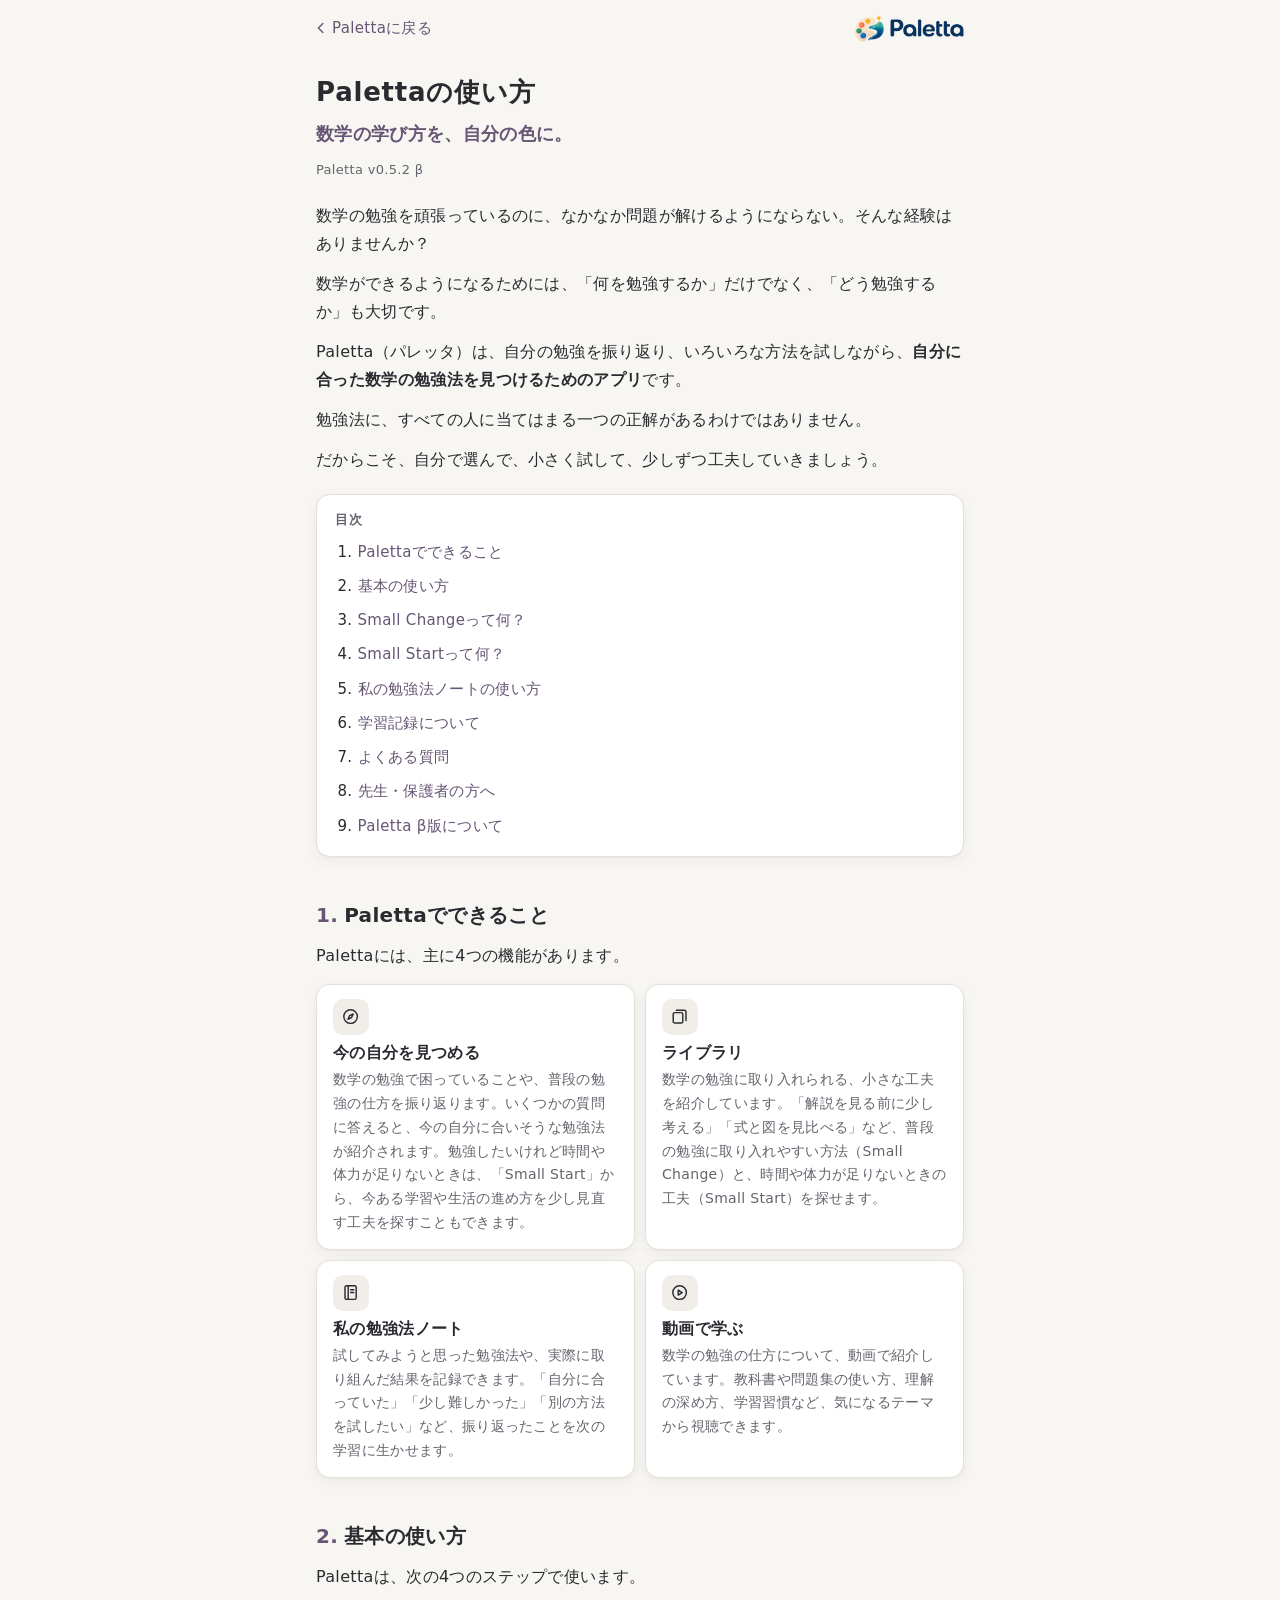
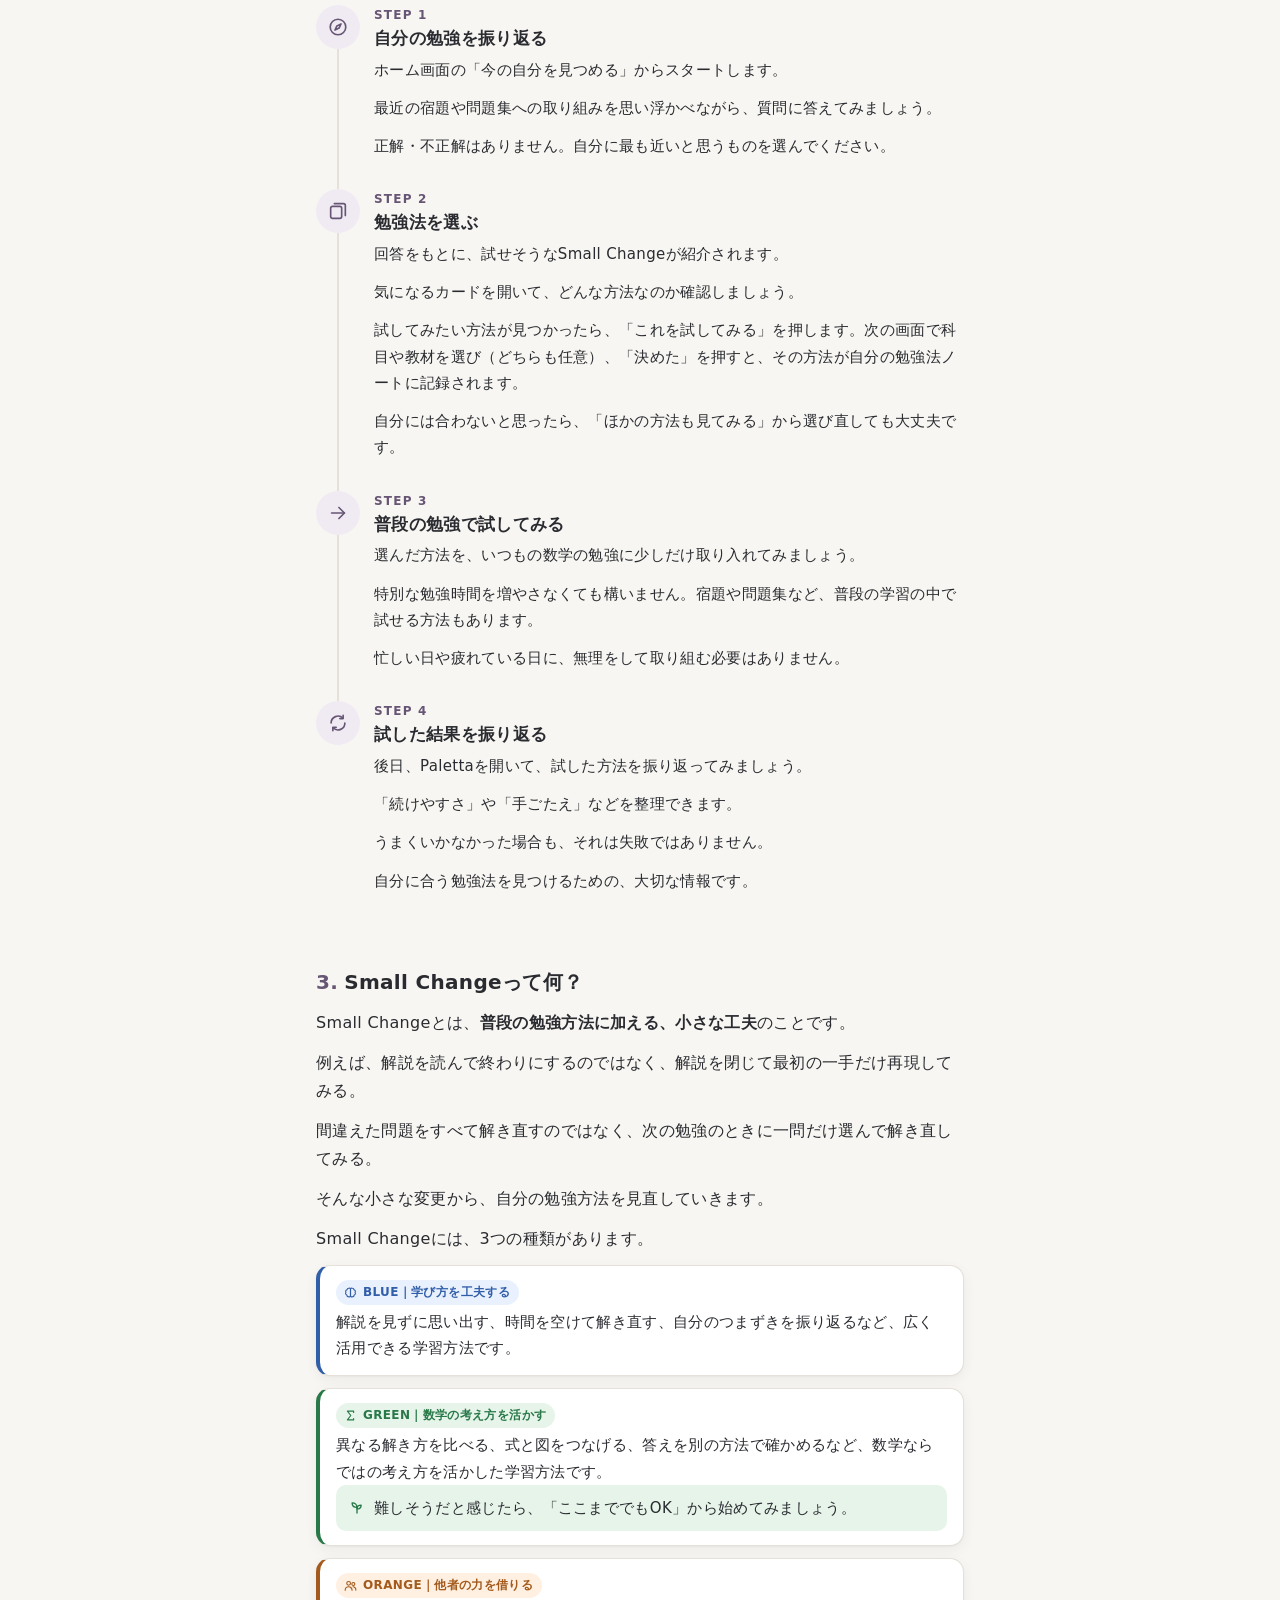
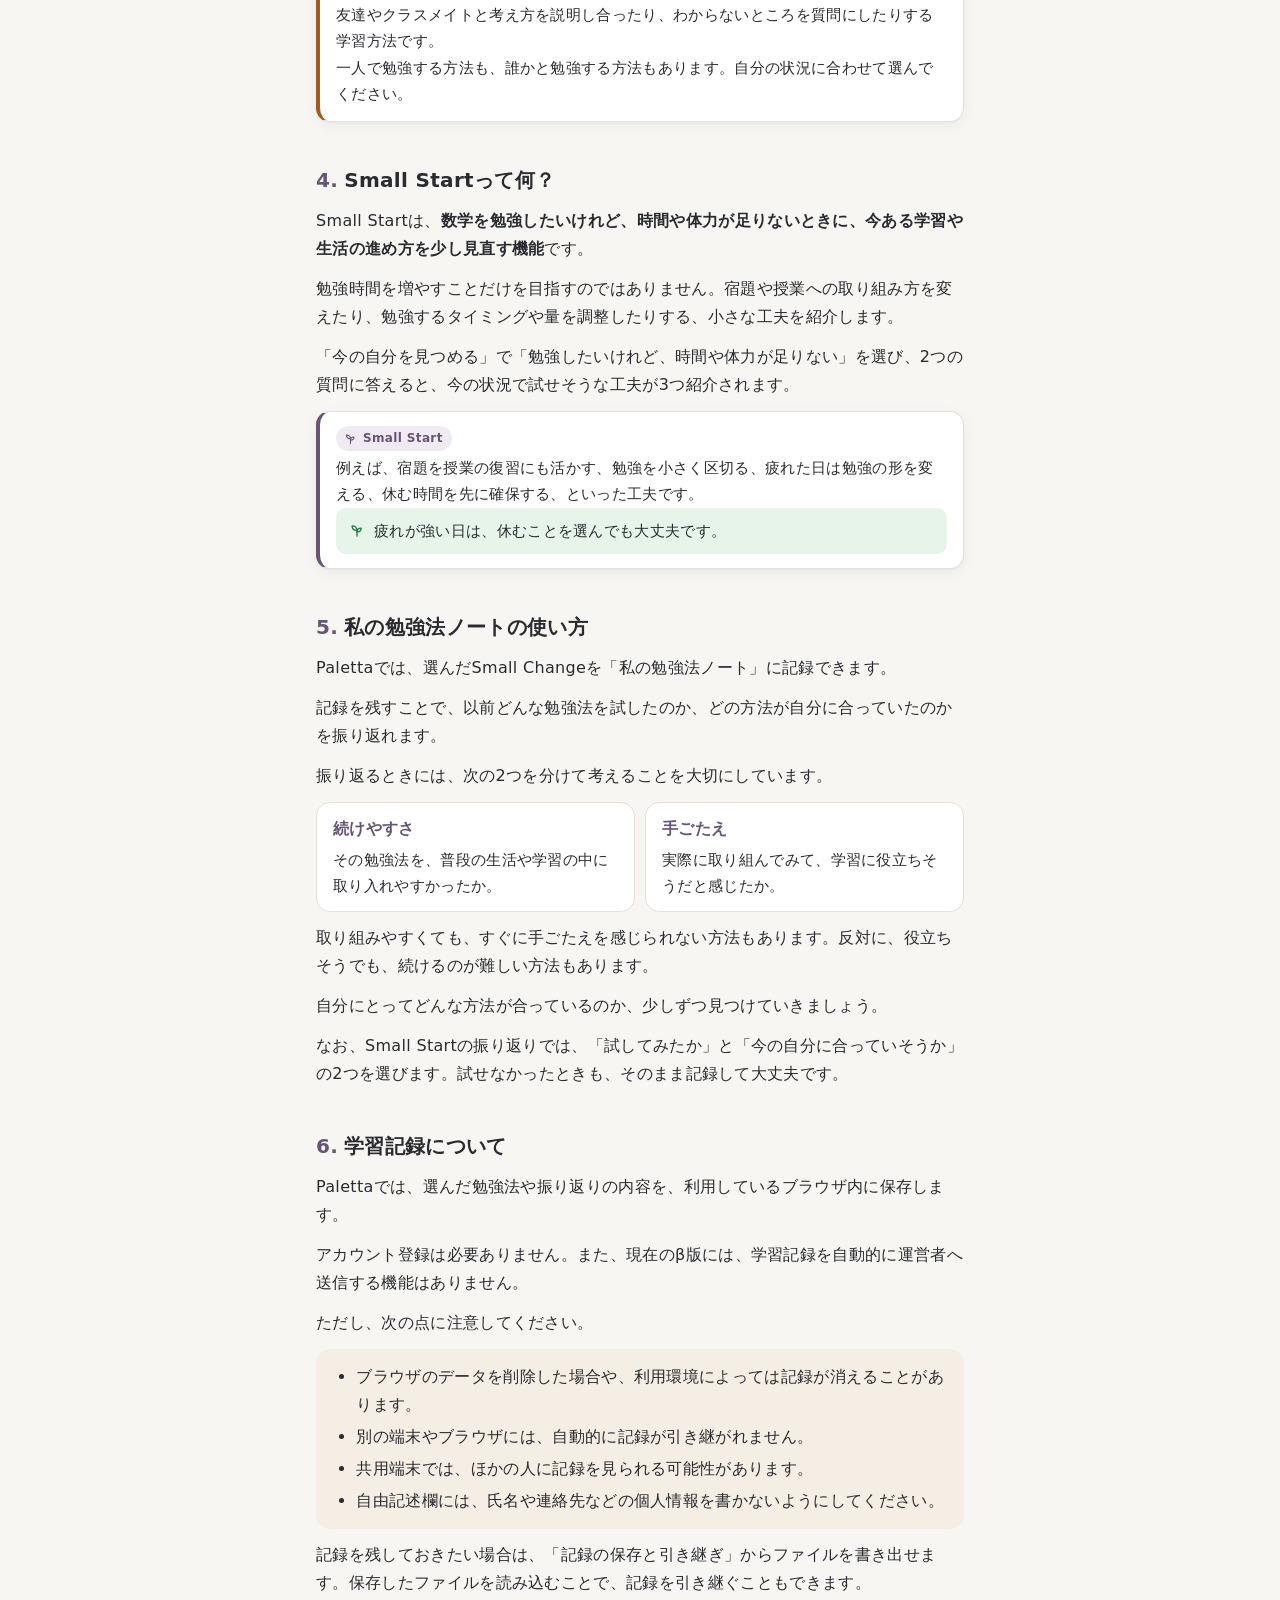
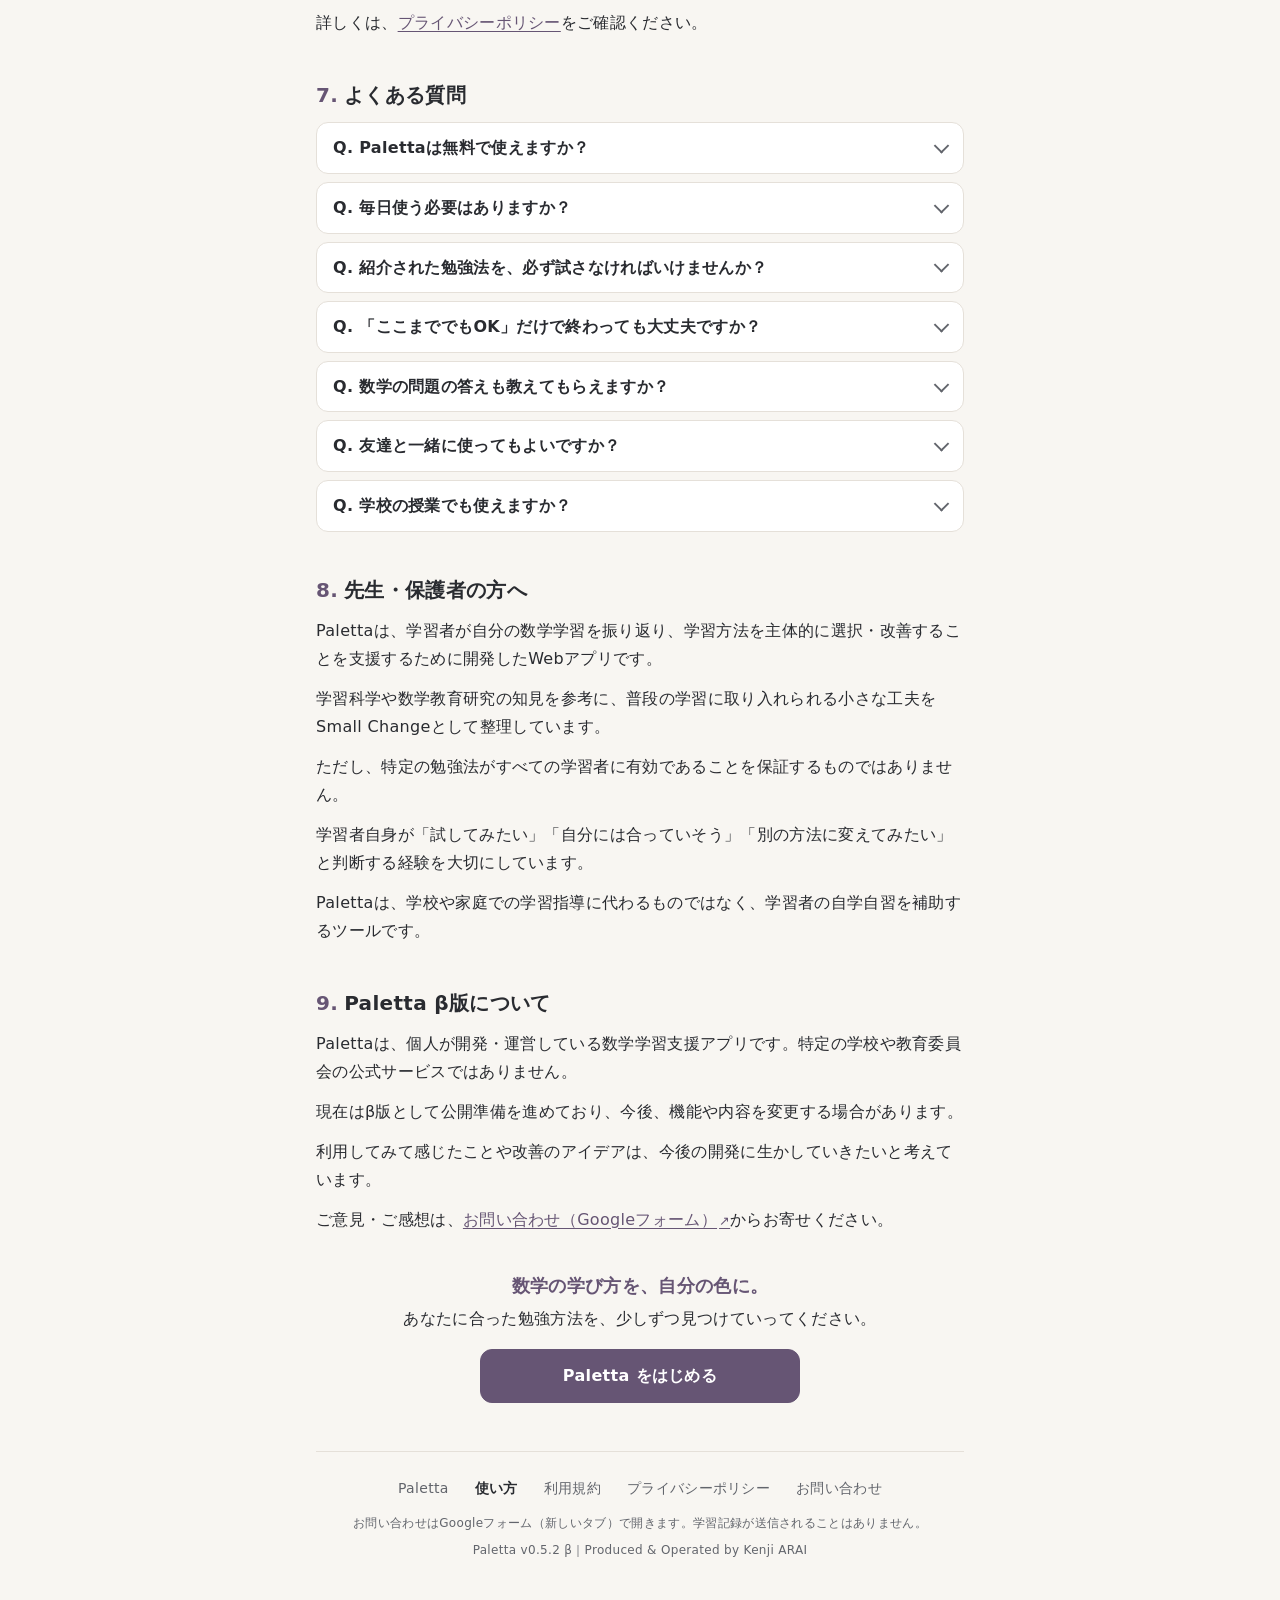
==== commit c194a4cf: "Add files via upload" ====
--- a/public/howto.html
+++ b/public/howto.html
@@ -34,7 +34,7 @@
     <main id="main">
       <h1>Palettaの使い方</h1>
       <p class="lead">数学の学び方を、自分の色に。</p>
-      <p class="meta">Paletta v0.4.0 β</p>
+      <p class="meta">Paletta v0.5.2 β</p>
 
       <section aria-labelledby="intro">
         <h2 id="intro" class="sr-only">はじめに</h2>
@@ -51,6 +51,7 @@
           <li><a href="#features">Palettaでできること</a></li>
           <li><a href="#basic">基本の使い方</a></li>
           <li><a href="#small-change">Small Changeって何？</a></li>
+          <li><a href="#small-start">Small Startって何？</a></li>
           <li><a href="#note">私の勉強法ノートの使い方</a></li>
           <li><a href="#records">学習記録について</a></li>
           <li><a href="#faq">よくある質問</a></li>
@@ -64,9 +65,9 @@
         <p>Palettaには、主に4つの機能があります。</p>
         <div class="feature-grid">
           <div class="feature"><div class="fi"><svg class="ic" viewBox="0 0 24 24" aria-hidden="true" focusable="false"><circle cx="12" cy="12" r="8.5"/><path d="m15.3 8.7-2.1 4.5-4.5 2.1 2.1-4.5z"/></svg></div><h3>今の自分を見つめる</h3>
-            <p>数学の勉強で困っていることや、普段の勉強の仕方を振り返ります。いくつかの質問に答えると、今の自分に合いそうな勉強法が紹介されます。</p></div>
-          <div class="feature"><div class="fi"><svg class="ic" viewBox="0 0 24 24" aria-hidden="true" focusable="false"><rect x="4" y="7" width="12" height="13" rx="2"/><path d="M8 4h10a2 2 0 0 1 2 2v11"/></svg></div><h3>Small Changeライブラリ</h3>
-            <p>数学の勉強に取り入れられる、小さな工夫を紹介しています。「解説を見る前に少し考える」「式と図を見比べる」など、普段の勉強に取り入れやすい方法を探せます。</p></div>
+            <p>数学の勉強で困っていることや、普段の勉強の仕方を振り返ります。いくつかの質問に答えると、今の自分に合いそうな勉強法が紹介されます。勉強したいけれど時間や体力が足りないときは、「Small Start」から、今ある学習や生活の進め方を少し見直す工夫を探すこともできます。</p></div>
+          <div class="feature"><div class="fi"><svg class="ic" viewBox="0 0 24 24" aria-hidden="true" focusable="false"><rect x="4" y="7" width="12" height="13" rx="2"/><path d="M8 4h10a2 2 0 0 1 2 2v11"/></svg></div><h3>ライブラリ</h3>
+            <p>数学の勉強に取り入れられる、小さな工夫を紹介しています。「解説を見る前に少し考える」「式と図を見比べる」など、普段の勉強に取り入れやすい方法（Small Change）と、時間や体力が足りないときの工夫（Small Start）を探せます。</p></div>
           <div class="feature"><div class="fi"><svg class="ic" viewBox="0 0 24 24" aria-hidden="true" focusable="false"><rect x="5" y="3.5" width="14" height="17" rx="2"/><path d="M9 3.5v17"/><path d="M12 8.5h4M12 12h4"/></svg></div><h3>私の勉強法ノート</h3>
             <p>試してみようと思った勉強法や、実際に取り組んだ結果を記録できます。「自分に合っていた」「少し難しかった」「別の方法を試したい」など、振り返ったことを次の学習に生かせます。</p></div>
           <div class="feature"><div class="fi"><svg class="ic" viewBox="0 0 24 24" aria-hidden="true" focusable="false"><circle cx="12" cy="12" r="8.5"/><path d="M10.3 8.9v6.2l4.9-3.1z"/></svg></div><h3>動画で学ぶ</h3>
@@ -142,8 +143,21 @@
         </div>
       </section>
 
+      <section aria-labelledby="small-start">
+        <h2 id="small-start"><span class="num">4.</span>Small Startって何？</h2>
+        <p>Small Startは、<strong>数学を勉強したいけれど、時間や体力が足りないときに、今ある学習や生活の進め方を少し見直す機能</strong>です。</p>
+        <p>勉強時間を増やすことだけを目指すのではありません。宿題や授業への取り組み方を変えたり、勉強するタイミングや量を調整したりする、小さな工夫を紹介します。</p>
+        <p>「今の自分を見つめる」で「勉強したいけれど、時間や体力が足りない」を選び、2つの質問に答えると、今の状況で試せそうな工夫が3つ紹介されます。</p>
+        <div class="cat-sample cat-start">
+          <span class="cat-badge"><svg class="ic" viewBox="0 0 24 24" aria-hidden="true" focusable="false"><path d="M12 20v-7.5"/><path d="M12 12.5C12 9 9.7 6.5 5.5 6.5c0 3.5 2.3 6 6.5 6Z"/><path d="M12 14.5c0-3 2-5 5.5-5 0 3-2 5-5.5 5Z"/></svg><span>Small Start</span></span>
+          <h3 class="sr-only">Small Start</h3>
+          <p>例えば、宿題を授業の復習にも活かす、勉強を小さく区切る、疲れた日は勉強の形を変える、休む時間を先に確保する、といった工夫です。</p>
+          <p class="easy-sample"><svg class="ic" viewBox="0 0 24 24" aria-hidden="true" focusable="false"><path d="M12 20v-7.5"/><path d="M12 12.5C12 9 9.7 6.5 5.5 6.5c0 3.5 2.3 6 6.5 6Z"/><path d="M12 14.5c0-3 2-5 5.5-5 0 3-2 5-5.5 5Z"/></svg><span>疲れが強い日は、休むことを選んでも大丈夫です。</span></p>
+        </div>
+      </section>
+
       <section aria-labelledby="note">
-        <h2 id="note"><span class="num">4.</span>私の勉強法ノートの使い方</h2>
+        <h2 id="note"><span class="num">5.</span>私の勉強法ノートの使い方</h2>
         <p>Palettaでは、選んだSmall Changeを「私の勉強法ノート」に記録できます。</p>
         <p>記録を残すことで、以前どんな勉強法を試したのか、どの方法が自分に合っていたのかを振り返れます。</p>
         <p>振り返るときには、次の2つを分けて考えることを大切にしています。</p>
@@ -153,10 +167,11 @@
         </div>
         <p>取り組みやすくても、すぐに手ごたえを感じられない方法もあります。反対に、役立ちそうでも、続けるのが難しい方法もあります。</p>
         <p>自分にとってどんな方法が合っているのか、少しずつ見つけていきましょう。</p>
+        <p>なお、Small Startの振り返りでは、「試してみたか」と「今の自分に合っていそうか」の2つを選びます。試せなかったときも、そのまま記録して大丈夫です。</p>
       </section>
 
       <section aria-labelledby="records">
-        <h2 id="records"><span class="num">5.</span>学習記録について</h2>
+        <h2 id="records"><span class="num">6.</span>学習記録について</h2>
         <p>Palettaでは、選んだ勉強法や振り返りの内容を、利用しているブラウザ内に保存します。</p>
         <p>アカウント登録は必要ありません。また、現在のβ版には、学習記録を自動的に運営者へ送信する機能はありません。</p>
         <p>ただし、次の点に注意してください。</p>
@@ -173,7 +188,7 @@
       </section>
 
       <section aria-labelledby="faq" class="faq">
-        <h2 id="faq"><span class="num">6.</span>よくある質問</h2>
+        <h2 id="faq"><span class="num">7.</span>よくある質問</h2>
         <details><summary>Q. Palettaは無料で使えますか？</summary><div class="ans"><p>はい。現在のβ版は無料で利用できます。</p></div></details>
         <details><summary>Q. 毎日使う必要はありますか？</summary><div class="ans"><p>いいえ。数学の勉強で困ったときや、勉強方法を見直したいときに使ってください。</p></div></details>
         <details><summary>Q. 紹介された勉強法を、必ず試さなければいけませんか？</summary><div class="ans"><p>いいえ。自分に合いそうな方法を選んでください。試してみて合わなければ、別の方法を選んでも構いません。</p></div></details>
@@ -184,7 +199,7 @@
       </section>
 
       <section aria-labelledby="for-adults">
-        <h2 id="for-adults"><span class="num">7.</span>先生・保護者の方へ</h2>
+        <h2 id="for-adults"><span class="num">8.</span>先生・保護者の方へ</h2>
         <p>Palettaは、学習者が自分の数学学習を振り返り、学習方法を主体的に選択・改善することを支援するために開発したWebアプリです。</p>
         <p>学習科学や数学教育研究の知見を参考に、普段の学習に取り入れられる小さな工夫をSmall Changeとして整理しています。</p>
         <p>ただし、特定の勉強法がすべての学習者に有効であることを保証するものではありません。</p>
@@ -193,7 +208,7 @@
       </section>
 
       <section aria-labelledby="beta">
-        <h2 id="beta"><span class="num">8.</span>Paletta β版について</h2>
+        <h2 id="beta"><span class="num">9.</span>Paletta β版について</h2>
         <p>Palettaは、個人が開発・運営している数学学習支援アプリです。特定の学校や教育委員会の公式サービスではありません。</p>
         <p>現在はβ版として公開準備を進めており、今後、機能や内容を変更する場合があります。</p>
         <p>利用してみて感じたことや改善のアイデアは、今後の開発に生かしていきたいと考えています。</p>
@@ -217,7 +232,7 @@
       </nav>
       <p id="offline-msg" class="offline-msg" hidden tabindex="-1" role="status">オフラインのため、お問い合わせフォームを開けません。インターネットに接続してから、もう一度お試しください。</p>
       <p class="small">お問い合わせはGoogleフォーム（新しいタブ）で開きます。学習記録が送信されることはありません。</p>
-      <p class="small">Paletta v0.4.0 β｜開発・運営：新井健使</p>
+      <p class="small">Paletta v0.5.2 β｜Produced &amp; Operated by Kenji ARAI</p>
     </footer>
   </div>
   <script src="js/pages.js"></script>
--- a/public/css/style.css
+++ b/public/css/style.css
@@ -1,5 +1,5 @@
 /* =========================================================
-   Paletta（パレッタ） v0.4.0 β スタイル
+   Paletta（パレッタ） v0.5.2 β スタイル
 
    色の考え方
    - アプリ全体：温かみのあるニュートラル＋落ち着いたプラムのアクセント（--accent）
@@ -436,3 +436,34 @@
 .site-foot nav a:hover { color: var(--accent); background: var(--surface-2); }
 .site-foot .contact-note { font-size: 11px; color: var(--muted); margin: 4px 0 0; line-height: 1.6; }
 .site-foot .ver { font-size: 11px; color: var(--muted); margin: 6px 0 0; }
+
+/* ---------- v0.5：Small Start ---------- */
+.cat-start  { --cat: var(--accent); --cat-soft: var(--accent-soft); }
+.menu a .mi.mi-start { background: var(--accent-soft); color: var(--accent); }
+.start-lead { margin: 18px 0 12px; }
+.detail dd.rich p, .go-card .rich p { margin: 0 0 6px; }
+.detail dd.rich p:last-child, .go-card .rich p:last-child { margin-bottom: 0; }
+.detail dd.rich ol, .detail dd.rich ul, .go-card .rich ol, .go-card .rich ul { margin: 6px 0 8px; padding-left: 1.4em; }
+.detail dd.rich li + li, .go-card .rich li + li { margin-top: 4px; }
+.extra.consult { background: var(--surface-2); }
+.extra.consult .extra-label { color: var(--ink); }
+.go-card .go-label { margin-top: 10px; font-size: 12px; font-weight: 700; letter-spacing: .08em; color: var(--cat); }
+.go-card .rich { font-size: 15px; margin-top: 4px; }
+.lib-kind { margin-bottom: 8px; }
+.chip.kind-chip .ic { color: var(--accent); }
+.chip.kind-chip.cat-start.on { border-color: var(--accent); background: var(--accent-soft); color: var(--accent); }
+.lib-sec { margin: 26px 0 0; font-size: 13px; letter-spacing: .06em; color: var(--ink); }
+/* ライブラリ：Small Change / Small Start の切り替え（3分割のボタン） */
+.chips.lib-kind {
+  display: grid; grid-template-columns: repeat(3, 1fr); gap: 0;
+  border: 1.5px solid var(--line); border-radius: 12px; overflow: hidden; background: var(--surface);
+  margin-bottom: 12px;
+}
+.chips.lib-kind .chip {
+  justify-content: center; border: 0; border-radius: 0; padding: 9px 4px; font-size: 13px;
+  background: transparent; min-height: 40px;
+}
+.chips.lib-kind .chip + .chip { border-left: 1.5px solid var(--line); }
+.chips.lib-kind .chip.on { background: var(--accent-soft); color: var(--accent); font-weight: 700; }
+.chips.lib-kind .chip { white-space: nowrap; gap: 3px; padding: 9px 2px; }
+@media (max-width: 380px) { .chips.lib-kind .chip { font-size: 12px; } .chips.lib-kind .chip .ic { width: 14px; height: 14px; } }
